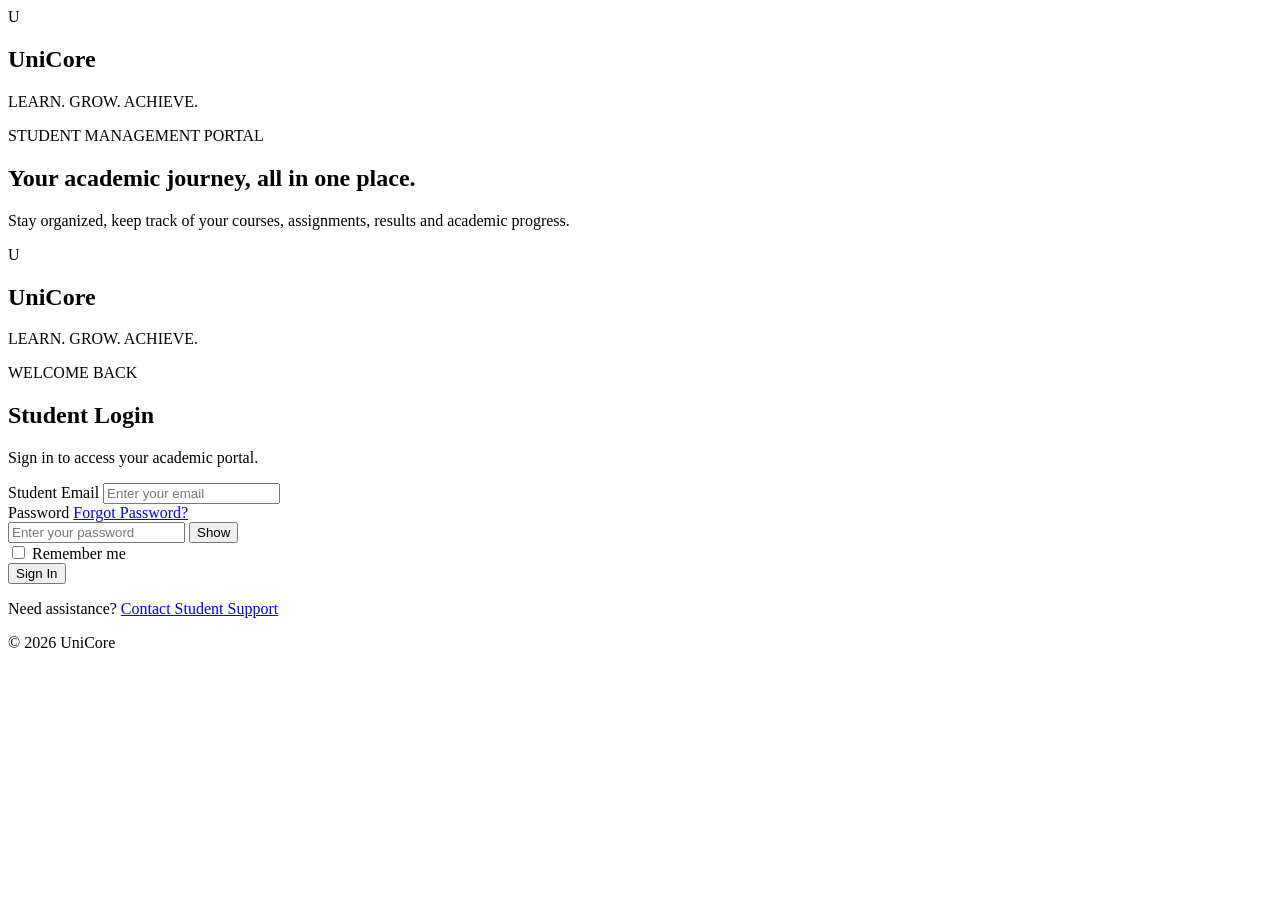
==== index.html @ 4471efa9 "feat: create UniCore student login page" ====
<!DOCTYPE html>
<html lang="en">

<head>
    <meta charset="UTF-8">
    <meta name="viewport" content="width=device-width, initial-scale=1.0">

    <title>UniCore | Student Login</title>

    <link rel="preconnect" href="https://fonts.googleapis.com">
    <link rel="preconnect" href="https://fonts.gstatic.com" crossorigin>

    <link href="https://fonts.googleapis.com/css2?family=DM+Sans:wght@400;500;600;700&family=Playfair+Display:wght@600;700&display=swap" rel="stylesheet">

    <link rel="stylesheet" href="style.css">
</head>

<body class="login-body">

    <div class="login-page">

        <!-- LEFT SIDE -->
        <section class="login-visual">

            <div class="visual-overlay"></div>

            <div class="visual-content">

                <div class="brand-mark">
                    <div class="brand-logo">U</div>

                    <div>
                        <h1>UniCore</h1>
                        <p>LEARN. GROW. ACHIEVE.</p>
                    </div>
                </div>

                <div class="visual-text">
                    <span>STUDENT MANAGEMENT PORTAL</span>

                    <h2>
                        Your academic journey,
                        <strong>all in one place.</strong>
                    </h2>

                    <p>
                        Stay organized, keep track of your courses,
                        assignments, results and academic progress.
                    </p>
                </div>

            </div>

        </section>


        <!-- RIGHT SIDE -->
        <section class="login-section">

            <div class="login-box">

                <div class="mobile-brand">
                    <div class="brand-logo">U</div>

                    <div>
                        <h1>UniCore</h1>
                        <p>LEARN. GROW. ACHIEVE.</p>
                    </div>
                </div>


                <div class="login-heading">

                    <span>WELCOME BACK</span>

                    <h2>Student Login</h2>

                    <p>
                        Sign in to access your academic portal.
                    </p>

                </div>


                <!-- LOGIN FORM -->
                <form id="loginForm">

                    <div class="form-group">

                        <label for="email">
                            Student Email
                        </label>

                        <input
                            type="email"
                            id="email"
                            name="email"
                            placeholder="Enter your email"
                            required
                        >

                    </div>


                    <div class="form-group">

                        <div class="password-label">

                            <label for="password">
                                Password
                            </label>

                            <a href="#" id="forgotPassword">
                                Forgot Password?
                            </a>

                        </div>

                        <div class="password-field">

                            <input
                                type="password"
                                id="password"
                                name="password"
                                placeholder="Enter your password"
                                required
                            >

                            <button
                                type="button"
                                id="togglePassword"
                                class="password-toggle"
                            >
                                Show
                            </button>

                        </div>

                    </div>


                    <div class="remember-row">

                        <label class="remember-label">

                            <input
                                type="checkbox"
                                id="rememberMe"
                            >

                            <span>Remember me</span>

                        </label>

                    </div>


                    <button
                        type="submit"
                        class="login-btn"
                    >
                        Sign In
                    </button>


                    <p
                        id="loginMessage"
                        class="login-message"
                    ></p>

                </form>


                <div class="login-footer">

                    <p>
                        Need assistance?
                        <a href="#">Contact Student Support</a>
                    </p>

                    <span>
                        © 2026 UniCore
                    </span>

                </div>

            </div>

        </section>

    </div>


    <script src="script.js"></script>

</body>

</html>
---- style.css ----
/* ==========================================
   UNICORE DASHBOARD
========================================== */

.dashboard-body {
    background: #f5f6f8;
    min-height: 100vh;
}


/* ==========================================
   DASHBOARD LAYOUT
========================================== */

.dashboard-layout {
    min-height: 100vh;
    display: flex;
}


/* ==========================================
   SIDEBAR
========================================== */

.sidebar {
    width: 260px;
    min-height: 100vh;
    background: #101f36;
    color: white;
    position: fixed;
    left: 0;
    top: 0;
    bottom: 0;
    z-index: 100;
    display: flex;
    flex-direction: column;
    padding: 28px 18px;
}

.sidebar-brand {
    display: flex;
    align-items: center;
    gap: 12px;
    padding: 0 10px 30px;
    border-bottom: 1px solid rgba(255,255,255,0.08);
}

.sidebar-logo {
    width: 42px;
    height: 42px;
    border: 1px solid #d5c39b;
    color: #d5c39b;
    display: grid;
    place-items: center;
    font-family: "Playfair Display", serif;
    font-size: 20px;
    font-weight: 700;
}

.sidebar-brand h2 {
    font-family: "Playfair Display", serif;
    font-size: 22px;
    font-weight: 600;
}

.sidebar-brand span {
    display: block;
    color: #aeb8c6;
    font-size: 8px;
    letter-spacing: 1.4px;
    margin-top: 3px;
    text-transform: uppercase;
}


/* ==========================================
   NAVIGATION
========================================== */

.sidebar-nav {
    padding-top: 28px;
}

.nav-title {
    color: #718097;
    font-size: 9px;
    font-weight: 700;
    letter-spacing: 1.7px;
    padding: 0 13px;
    margin-bottom: 12px;
}

.second-title {
    margin-top: 30px;
}

.nav-link {
    color: #aeb8c6;
    text-decoration: none;
    height: 46px;
    display: flex;
    align-items: center;
    gap: 13px;
    padding: 0 13px;
    font-size: 12px;
    margin-bottom: 4px;
    transition: 0.25s ease;
    position: relative;
}

.nav-link:hover {
    color: white;
    background: rgba(255,255,255,0.06);
}

.nav-link.active {
    background: rgba(181,154,104,0.14);
    color: white;
}

.nav-link.active::before {
    content: "";
    position: absolute;
    left: 0;
    top: 10px;
    bottom: 10px;
    width: 3px;
    background: #c9b486;
}

.nav-icon {
    width: 20px;
    text-align: center;
    font-size: 15px;
}


/* ==========================================
   SIDEBAR BOTTOM
========================================== */

.sidebar-bottom {
    margin-top: auto;
}

.sidebar-help {
    display: flex;
    align-items: center;
    gap: 11px;
    padding: 14px 10px;
    background: rgba(255,255,255,0.05);
    margin-bottom: 12px;
}

.help-icon {
    width: 27px;
    height: 27px;
    border: 1px solid #718097;
    display: grid;
    place-items: center;
    font-size: 11px;
}

.sidebar-help strong {
    display: block;
    font-size: 11px;
    font-weight: 600;
}

.sidebar-help small {
    display: block;
    color: #8290a4;
    font-size: 9px;
    margin-top: 3px;
}

.logout-btn {
    width: 100%;
    height: 43px;
    border: 1px solid rgba(255,255,255,0.1);
    background: transparent;
    color: #aeb8c6;
    cursor: pointer;
    font-size: 11px;
    display: flex;
    align-items: center;
    gap: 11px;
    padding: 0 13px;
    transition: 0.25s ease;
}

.logout-btn:hover {
    color: white;
    border-color: rgba(255,255,255,0.25);
}


/* ==========================================
   MAIN
========================================== */

.dashboard-main {
    width: calc(100% - 260px);
    margin-left: 260px;
    min-height: 100vh;
}


/* ==========================================
   HEADER
========================================== */

.dashboard-header {
    height: 82px;
    background: white;
    border-bottom: 1px solid #e3e6eb;
    display: flex;
    align-items: center;
    justify-content: space-between;
    padding: 0 38px;
}

.header-title span {
    color: #9a8060;
    font-size: 8px;
    font-weight: 700;
    letter-spacing: 2px;
}

.header-title h1 {
    color: #172b4d;
    font-family: "Playfair Display", serif;
    font-size: 25px;
    margin-top: 3px;
}

.header-right {
    display: flex;
    align-items: center;
    gap: 25px;
}

.notification-btn {
    border: none;
    background: transparent;
    cursor: pointer;
    color: #526174;
    font-size: 21px;
    position: relative;
}

.notification-dot {
    width: 6px;
    height: 6px;
    border-radius: 50%;
    background: #b59a68;
    position: absolute;
    top: 1px;
    right: 0;
}

.student-mini-profile {
    display: flex;
    align-items: center;
    gap: 10px;
    border-left: 1px solid #e1e5eb;
    padding-left: 20px;
}

.student-avatar {
    width: 38px;
    height: 38px;
    border-radius: 50%;
    background: #172b4d;
    color: white;
    display: grid;
    place-items: center;
    font-size: 10px;
    font-weight: 700;
}

.student-info strong {
    display: block;
    color: #263348;
    font-size: 11px;
}

.student-info span {
    display: block;
    color: #8a94a3;
    font-size: 9px;
    margin-top: 3px;
}


/* ==========================================
   CONTENT
========================================== */

.dashboard-content {
    padding: 35px 38px 25px;
}


/* ==========================================
   WELCOME
========================================== */

.welcome-section {
    display: flex;
    justify-content: space-between;
    align-items: flex-end;
    margin-bottom: 28px;
}

.welcome-label {
    color: #a68a5b;
    font-size: 9px;
    font-weight: 700;
    letter-spacing: 2px;
}

.welcome-section h2 {
    color: #172b4d;
    font-family: "Playfair Display", serif;
    font-size: 31px;
    margin-top: 7px;
}

.welcome-section h2 span {
    color: #a68a5b;
}

.welcome-text {
    color: #7e8998;
    font-size: 12px;
    margin-top: 6px;
}

.semester-badge {
    border-left: 2px solid #b59a68;
    padding-left: 14px;
}

.semester-badge span {
    display: block;
    color: #8993a1;
    font-size: 9px;
}

.semester-badge strong {
    display: block;
    color: #263348;
    font-size: 12px;
    margin-top: 4px;
}


/* ==========================================
   STAT CARDS
========================================== */

.stats-grid {
    display: grid;
    grid-template-columns: repeat(4, 1fr);
    gap: 17px;
    margin-bottom: 22px;
}

.stat-card {
    background: white;
    border: 1px solid #e4e7eb;
    padding: 20px;
    display: flex;
    align-items: center;
    gap: 15px;
    transition: 0.25s ease;
}

.stat-card:hover {
    transform: translateY(-3px);
    box-shadow: 0 10px 25px rgba(20,35,55,0.06);
}

.stat-icon {
    width: 42px;
    height: 42px;
    display: grid;
    place-items: center;
    font-weight: 600;
    font-size: 15px;
}

.blue-icon {
    background: #e8eef6;
    color: #315a89;
}

.gold-icon {
    background: #f4eee2;
    color: #9d8150;
}

.green-icon {
    background: #e8f1ed;
    color: #47715c;
}

.purple-icon {
    background: #eeeaf4;
    color: #675582;
}

.stat-card span {
    color: #8993a1;
    display: block;
    font-size: 9px;
}

.stat-card h3 {
    color: #172b4d;
    font-size: 22px;
    margin-top: 3px;
}

.stat-card small {
    color: #9ba3ae;
    display: block;
    font-size: 8px;
    margin-top: 2px;
}


/* ==========================================
   DASHBOARD GRID
========================================== */

.dashboard-grid {
    display: grid;
    grid-template-columns: 1.15fr 0.85fr;
    gap: 22px;
    margin-bottom: 22px;
}

.dashboard-card {
    background: white;
    border: 1px solid #e4e7eb;
    padding: 24px;
}

.card-heading {
    display: flex;
    align-items: flex-end;
    justify-content: space-between;
    margin-bottom: 22px;
}

.card-label {
    color: #a68a5b;
    display: block;
    font-size: 8px;
    font-weight: 700;
    letter-spacing: 1.8px;
    margin-bottom: 5px;
}

.card-heading h3 {
    color: #172b4d;
    font-family: "Playfair Display", serif;
    font-size: 20px;
}

.card-heading a {
    color: #315a89;
    text-decoration: none;
    font-size: 9px;
    font-weight: 600;
}

.card-heading a:hover {
    text-decoration: underline;
}


/* ==========================================
   CLASSES
========================================== */

.class-list {
    display: grid;
}

.class-item {
    display: grid;
    grid-template-columns: 48px 1px 1fr auto;
    align-items: center;
    gap: 13px;
    padding: 13px 0;
    border-bottom: 1px solid #edf0f3;
}

.class-item:last-child {
    border-bottom: none;
}

.class-time strong {
    color: #263348;
    display: block;
    font-size: 12px;
}

.class-time span {
    color: #9ca5b0;
    display: block;
    font-size: 8px;
    margin-top: 2px;
}

.class-line {
    width: 1px;
    height: 30px;
    background: #dfe4ea;
}

.class-details h4 {
    color: #344156;
    font-size: 11px;
    font-weight: 600;
}

.class-details p {
    color: #929ba8;
    font-size: 8px;
    margin-top: 4px;
}

.class-status {
    background: #edf2f7;
    color: #315a89;
    padding: 5px 7px;
    font-size: 7px;
    font-weight: 600;
}

.class-status.tomorrow {
    background: #f4eee2;
    color: #987b4b;
}


/* ==========================================
   ASSIGNMENTS
========================================== */

.assignment-list {
    display: grid;
}

.assignment-item {
    display: flex;
    align-items: center;
    gap: 11px;
    padding: 11px 0;
    border-bottom: 1px solid #edf0f3;
}

.assignment-item:last-child {
    border-bottom: none;
}

.assignment-icon {
    width: 35px;
    height: 35px;
    background: #eef2f6;
    color: #315a89;
    display: grid;
    place-items: center;
    font-size: 9px;
    font-weight: 700;
}

.assignment-details {
    flex: 1;
}

.assignment-details h4 {
    color: #344156;
    font-size: 10px;
    font-weight: 600;
}

.assignment-details p {
    color: #929ba8;
    font-size: 8px;
    margin-top: 3px;
}

.due {
    font-size: 7px;
    font-weight: 600;
    padding: 5px 7px;
}

.due.pending {
    color: #9a7843;
    background: #f5eee1;
}

.due.completed {
    color: #4d735d;
    background: #e9f2ed;
}


/* ==========================================
   ANNOUNCEMENTS
========================================== */

.announcement-list {
    display: grid;
    gap: 17px;
}

.announcement {
    display: flex;
    gap: 14px;
    align-items: flex-start;
}

.announcement-date {
    min-width: 43px;
    text-align: center;
    border: 1px solid #e3e7ec;
    padding: 7px 4px;
}

.announcement-date strong {
    display: block;
    color: #172b4d;
    font-family: "Playfair Display", serif;
    font-size: 16px;
}

.announcement-date span {
    color: #a68a5b;
    font-size: 7px;
    font-weight: 700;
}

.announcement h4 {
    color: #344156;
    font-size: 10px;
    font-weight: 600;
    margin-top: 2px;
}

.announcement p {
    color: #929ba8;
    font-size: 8px;
    line-height: 1.5;
    margin-top: 4px;
}


/* ==========================================
   QUICK ACTIONS
========================================== */

.quick-actions {
    display: grid;
    grid-template-columns: 1fr 1fr;
    gap: 10px;
}

.quick-actions a {
    border: 1px solid #e7e9ed;
    text-decoration: none;
    padding: 13px 11px;
    display: flex;
    align-items: center;
    gap: 9px;
    transition: 0.25s ease;
}

.quick-actions a:hover {
    border-color: #c9b486;
    transform: translateY(-2px);
}

.quick-actions a > span {
    width: 27px;
    height: 27px;
    background: #f0f3f6;
    color: #315a89;
    display: grid;
    place-items: center;
    font-size: 12px;
}

.quick-actions strong {
    display: block;
    color: #344156;
    font-size: 9px;
}

.quick-actions small {
    display: block;
    color: #9aa2ad;
    font-size: 7px;
    margin-top: 3px;
}


/* ==========================================
   FOOTER
========================================== */

.dashboard-footer {
    border-top: 1px solid #e1e5ea;
    padding: 20px 0 5px;
    display: flex;
    justify-content: space-between;
    color: #9aa2ad;
    font-size: 8px;
}


/* ==========================================
   MOBILE MENU
========================================== */

.menu-toggle {
    display: none;
    border: none;
    background: transparent;
    color: #172b4d;
    font-size: 21px;
    cursor: pointer;
}

.sidebar-overlay {
    display: none;
}


/* ==========================================
   RESPONSIVE
========================================== */

@media (max-width: 1100px) {

    .sidebar {
        width: 230px;
    }

    .dashboard-main {
        width: calc(100% - 230px);
        margin-left: 230px;
    }

    .dashboard-content {
        padding: 28px 25px;
    }

    .dashboard-header {
        padding: 0 25px;
    }

    .stats-grid {
        grid-template-columns: repeat(2, 1fr);
    }
}


@media (max-width: 850px) {

    .sidebar {
        transform: translateX(-100%);
        transition: 0.3s ease;
    }

    .sidebar.open {
        transform: translateX(0);
    }

    .sidebar-overlay.show {
        display: block;
        position: fixed;
        inset: 0;
        background: rgba(10,20,35,0.45);
        z-index: 90;
    }

    .dashboard-main {
        width: 100%;
        margin-left: 0;
    }

    .menu-toggle {
        display: block;
    }

    .dashboard-header {
        gap: 15px;
    }

    .header-title {
        flex: 1;
    }

    .student-info {
        display: none;
    }

    .student-mini-profile {
        border-left: none;
        padding-left: 0;
    }

    .dashboard-grid {
        grid-template-columns: 1fr;
    }
}


@media (max-width: 600px) {

    .dashboard-header {
        height: 70px;
        padding: 0 18px;
    }

    .dashboard-content {
        padding: 22px 16px;
    }

    .header-title h1 {
        font-size: 21px;
    }

    .welcome-section {
        align-items: flex-start;
        flex-direction: column;
        gap: 18px;
    }

    .welcome-section h2 {
        font-size: 27px;
    }

    .semester-badge {
        align-self: flex-start;
    }

    .stats-grid {
        grid-template-columns: 1fr 1fr;
        gap: 10px;
    }

    .stat-card {
        padding: 14px;
        gap: 9px;
    }

    .stat-icon {
        width: 34px;
        height: 34px;
    }

    .stat-card h3 {
        font-size: 18px;
    }

    .dashboard-card {
        padding: 18px;
    }

    .class-item {
        grid-template-columns: 42px 1px 1fr;
    }

    .class-status {
        display: none;
    }

    .quick-actions {
        grid-template-columns: 1fr;
    }

    .dashboard-footer {
        flex-direction: column;
        gap: 5px;
    }
}


@media (max-width: 420px) {

    .stats-grid {
        grid-template-columns: 1fr;
    }

    .header-right {
        gap: 10px;
    }

    .notification-btn {
        display: none;
    }

    .welcome-section h2 {
        font-size: 24px;
    }
}
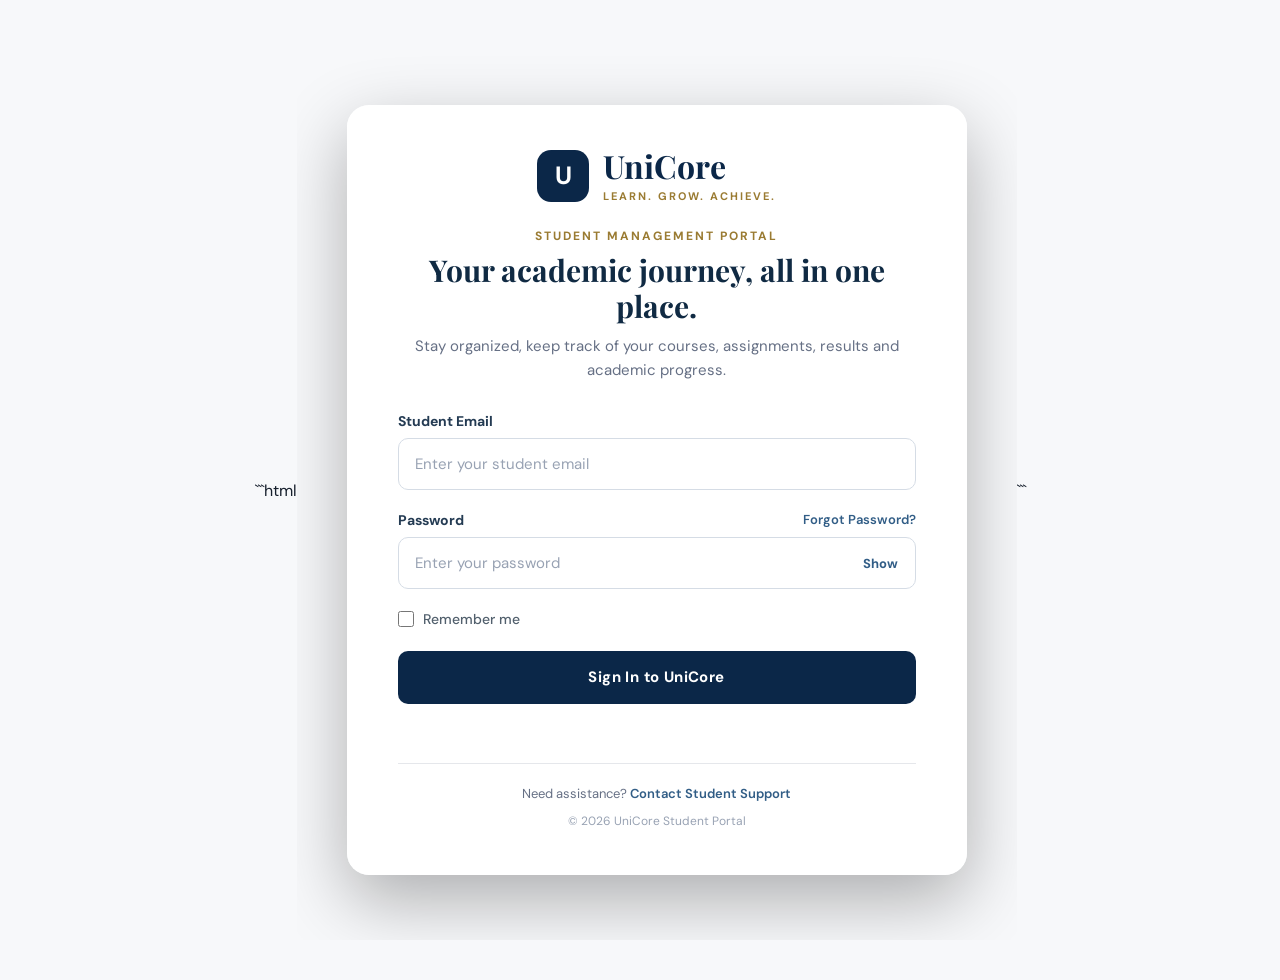
==== commit a8c7b578: "feat: redesign UniCore login page Updated the HTML structure and styles for the login page, includin" ====
--- a/index.html
+++ b/index.html
@@ -1,3 +1,4 @@
+```html
 <!DOCTYPE html>
 <html lang="en">
 
@@ -13,30 +14,652 @@
     <link href="https://fonts.googleapis.com/css2?family=DM+Sans:wght@400;500;600;700&family=Playfair+Display:wght@600;700&display=swap" rel="stylesheet">
 
     <link rel="stylesheet" href="style.css">
+
+    <style>
+
+        /* =========================================
+           UNICORE LOGIN PAGE ONLY
+           ========================================= */
+
+        .login-body {
+            margin: 0;
+            min-height: 100vh;
+            font-family: "DM Sans", sans-serif;
+
+            background-image:
+                linear-gradient(
+                    rgba(8, 24, 45, 0.72),
+                    rgba(8, 24, 45, 0.78)
+                ),
+                url("https://images.unsplash.com/photo-1523050854058-8df90110c9f1?auto=format&fit=crop&w=2000&q=85");
+
+            background-size: cover;
+            background-position: center;
+            background-attachment: fixed;
+
+            display: flex;
+            align-items: center;
+            justify-content: center;
+
+            padding: 40px 20px;
+            box-sizing: border-box;
+        }
+
+
+        .login-page {
+            width: 100%;
+            max-width: 720px;
+
+            display: flex;
+            justify-content: center;
+            align-items: center;
+        }
+
+
+        /* =========================================
+           MAIN LOGIN CARD
+           ========================================= */
+
+        .login-section {
+            width: 100%;
+            display: flex;
+            justify-content: center;
+        }
+
+
+        .login-box {
+            width: 100%;
+            max-width: 620px;
+
+            background: rgba(255, 255, 255, 0.97);
+
+            border-radius: 22px;
+
+            padding: 42px 50px;
+
+            box-sizing: border-box;
+
+            box-shadow:
+                0 25px 70px rgba(0, 0, 0, 0.30);
+
+            border: 1px solid rgba(255, 255, 255, 0.6);
+
+            backdrop-filter: blur(8px);
+        }
+
+
+        /* =========================================
+           TOP BRAND
+           ========================================= */
+
+        .mobile-brand {
+            display: flex;
+            justify-content: center;
+            align-items: center;
+            gap: 14px;
+
+            margin-bottom: 25px;
+        }
+
+
+        .mobile-brand .brand-logo {
+            width: 52px;
+            height: 52px;
+
+            border-radius: 14px;
+
+            background: #0b2748;
+            color: #ffffff;
+
+            display: flex;
+            align-items: center;
+            justify-content: center;
+
+            font-size: 25px;
+            font-weight: 700;
+        }
+
+
+        .mobile-brand h1 {
+            margin: 0;
+
+            color: #0b2748;
+
+            font-family: "Playfair Display", serif;
+
+            font-size: 32px;
+            line-height: 1.1;
+        }
+
+
+        .mobile-brand p {
+            margin: 5px 0 0;
+
+            color: #9a7b32;
+
+            font-size: 11px;
+            font-weight: 700;
+
+            letter-spacing: 2px;
+        }
+
+
+        /* =========================================
+           WELCOME HEADING
+           ========================================= */
+
+        .login-heading {
+            text-align: center;
+
+            margin-bottom: 30px;
+        }
+
+
+        .login-heading > span {
+            display: block;
+
+            color: #9a7b32;
+
+            font-size: 12px;
+            font-weight: 700;
+
+            letter-spacing: 2px;
+
+            margin-bottom: 8px;
+        }
+
+
+        .login-heading h2 {
+            margin: 0;
+
+            color: #102a43;
+
+            font-family: "Playfair Display", serif;
+
+            font-size: 30px;
+            line-height: 1.2;
+        }
+
+
+        .login-heading p {
+            margin: 10px 0 0;
+
+            color: #667085;
+
+            font-size: 15px;
+            line-height: 1.6;
+        }
+
+
+        /* =========================================
+           FORM
+           ========================================= */
+
+        #loginForm {
+            width: 100%;
+        }
+
+
+        .form-group {
+            margin-bottom: 21px;
+        }
+
+
+        .form-group label {
+            display: block;
+
+            margin-bottom: 8px;
+
+            color: #243b53;
+
+            font-size: 14px;
+            font-weight: 700;
+        }
+
+
+        .form-group input[type="email"],
+        .form-group input[type="password"],
+        .form-group input[type="text"] {
+            width: 100%;
+
+            height: 52px;
+
+            padding: 0 16px;
+
+            box-sizing: border-box;
+
+            border: 1px solid #d5dce5;
+
+            border-radius: 10px;
+
+            background: #ffffff;
+
+            color: #172b4d;
+
+            font-family: "DM Sans", sans-serif;
+
+            font-size: 15px;
+
+            outline: none;
+
+            transition: all 0.2s ease;
+        }
+
+
+        .form-group input::placeholder {
+            color: #98a2b3;
+        }
+
+
+        .form-group input:focus {
+            border-color: #315d86;
+
+            box-shadow:
+                0 0 0 3px rgba(49, 93, 134, 0.12);
+        }
+
+
+        /* =========================================
+           PASSWORD
+           ========================================= */
+
+        .password-label {
+            display: flex;
+            align-items: center;
+            justify-content: space-between;
+
+            margin-bottom: 8px;
+        }
+
+
+        .password-label label {
+            margin-bottom: 0;
+        }
+
+
+        .password-label a {
+            color: #315d86;
+
+            font-size: 13px;
+            font-weight: 600;
+
+            text-decoration: none;
+        }
+
+
+        .password-label a:hover {
+            text-decoration: underline;
+        }
+
+
+        .password-field {
+            position: relative;
+        }
+
+
+        .password-field input {
+            padding-right: 75px !important;
+        }
+
+
+        .password-toggle {
+            position: absolute;
+
+            right: 10px;
+            top: 50%;
+
+            transform: translateY(-50%);
+
+            border: none;
+
+            background: transparent;
+
+            color: #315d86;
+
+            font-family: "DM Sans", sans-serif;
+
+            font-size: 13px;
+            font-weight: 700;
+
+            cursor: pointer;
+
+            padding: 7px 8px;
+        }
+
+
+        .password-toggle:hover {
+            color: #0b2748;
+        }
+
+
+        /* =========================================
+           REMEMBER ME
+           ========================================= */
+
+        .remember-row {
+            display: flex;
+            align-items: center;
+
+            margin: 2px 0 23px;
+        }
+
+
+        .remember-label {
+            display: flex !important;
+            align-items: center;
+            gap: 9px;
+
+            margin: 0 !important;
+
+            color: #52606d !important;
+
+            font-size: 14px !important;
+            font-weight: 500 !important;
+
+            cursor: pointer;
+        }
+
+
+        .remember-label input {
+            width: 16px;
+            height: 16px;
+
+            accent-color: #0b2748;
+
+            cursor: pointer;
+        }
+
+
+        /* =========================================
+           PROFESSIONAL LOGIN BUTTON
+           ========================================= */
+
+        .login-btn {
+            width: 100%;
+
+            height: 53px;
+
+            border: none;
+
+            border-radius: 10px;
+
+            background: #0b2748;
+
+            color: #ffffff;
+
+            font-family: "DM Sans", sans-serif;
+
+            font-size: 15px;
+            font-weight: 700;
+
+            letter-spacing: 0.4px;
+
+            cursor: pointer;
+
+            transition:
+                transform 0.2s ease,
+                background 0.2s ease,
+                box-shadow 0.2s ease;
+        }
+
+
+        .login-btn:hover {
+            background: #163d64;
+
+            transform: translateY(-1px);
+
+            box-shadow:
+                0 8px 20px rgba(11, 39, 72, 0.20);
+        }
+
+
+        .login-btn:active {
+            transform: translateY(0);
+        }
+
+
+        /* =========================================
+           LOGIN MESSAGE
+           ========================================= */
+
+        .login-message {
+            min-height: 20px;
+
+            margin: 12px 0 0;
+
+            text-align: center;
+
+            color: #315d86;
+
+            font-size: 13px;
+            font-weight: 600;
+        }
+
+
+        /* =========================================
+           FOOTER
+           ========================================= */
+
+        .login-footer {
+            margin-top: 27px;
+
+            padding-top: 20px;
+
+            border-top: 1px solid #e5e7eb;
+
+            text-align: center;
+        }
+
+
+        .login-footer p {
+            margin: 0 0 8px;
+
+            color: #667085;
+
+            font-size: 13px;
+        }
+
+
+        .login-footer a {
+            color: #315d86;
+
+            font-weight: 600;
+
+            text-decoration: none;
+        }
+
+
+        .login-footer a:hover {
+            text-decoration: underline;
+        }
+
+
+        .login-footer span {
+            color: #98a2b3;
+
+            font-size: 12px;
+        }
+
+
+        /* =========================================
+           HIDE OLD LEFT/RIGHT LOGIN CONTENT
+           ========================================= */
+
+        .login-visual {
+            display: none !important;
+        }
+
+
+        /* =========================================
+           TABLET
+           ========================================= */
+
+        @media (max-width: 700px) {
+
+            .login-body {
+                padding: 25px 15px;
+                background-attachment: scroll;
+            }
+
+
+            .login-box {
+                max-width: 580px;
+
+                padding: 35px 32px;
+
+                border-radius: 18px;
+            }
+
+
+            .mobile-brand h1 {
+                font-size: 29px;
+            }
+
+
+            .login-heading h2 {
+                font-size: 27px;
+            }
+
+        }
+
+
+        /* =========================================
+           MOBILE
+           ========================================= */
+
+        @media (max-width: 480px) {
+
+            .login-body {
+                padding: 18px 12px;
+
+                align-items: center;
+            }
+
+
+            .login-box {
+                padding: 30px 22px;
+
+                border-radius: 16px;
+            }
+
+
+            .mobile-brand {
+                margin-bottom: 22px;
+            }
+
+
+            .mobile-brand .brand-logo {
+                width: 46px;
+                height: 46px;
+
+                font-size: 22px;
+            }
+
+
+            .mobile-brand h1 {
+                font-size: 26px;
+            }
+
+
+            .mobile-brand p {
+                font-size: 9px;
+                letter-spacing: 1.5px;
+            }
+
+
+            .login-heading {
+                margin-bottom: 25px;
+            }
+
+
+            .login-heading h2 {
+                font-size: 25px;
+            }
+
+
+            .login-heading p {
+                font-size: 14px;
+            }
+
+
+            .form-group {
+                margin-bottom: 18px;
+            }
+
+
+            .form-group label {
+                font-size: 13px;
+            }
+
+
+            .form-group input[type="email"],
+            .form-group input[type="password"],
+            .form-group input[type="text"] {
+                height: 50px;
+
+                font-size: 14px;
+            }
+
+
+            .login-btn {
+                height: 51px;
+
+                font-size: 14px;
+            }
+
+
+            .login-footer {
+                margin-top: 23px;
+            }
+
+        }
+
+    </style>
+
 </head>
 
+
 <body class="login-body">
 
     <div class="login-page">
 
-        <!-- LEFT SIDE -->
-        <section class="login-visual">
-
-            <div class="visual-overlay"></div>
-
-            <div class="visual-content">
-
-                <div class="brand-mark">
-                    <div class="brand-logo">U</div>
+        <!-- LOGIN CARD -->
+
+        <section class="login-section">
+
+            <div class="login-box">
+
+
+                <!-- BRAND -->
+
+                <div class="mobile-brand">
+
+                    <div class="brand-logo">
+                        U
+                    </div>
 
                     <div>
-                        <h1>UniCore</h1>
-                        <p>LEARN. GROW. ACHIEVE.</p>
+
+                        <h1>
+                            UniCore
+                        </h1>
+
+                        <p>
+                            LEARN. GROW. ACHIEVE.
+                        </p>
+
                     </div>
+
                 </div>
 
-                <div class="visual-text">
-                    <span>STUDENT MANAGEMENT PORTAL</span>
+
+                <!-- PORTAL INTRO -->
+
+                <div class="login-heading">
+
+                    <span>
+                        STUDENT MANAGEMENT PORTAL
+                    </span>
 
                     <h2>
                         Your academic journey,
@@ -47,43 +670,16 @@
                         Stay organized, keep track of your courses,
                         assignments, results and academic progress.
                     </p>
+
                 </div>
 
-            </div>
-
-        </section>
-
-
-        <!-- RIGHT SIDE -->
-        <section class="login-section">
-
-            <div class="login-box">
-
-                <div class="mobile-brand">
-                    <div class="brand-logo">U</div>
-
-                    <div>
-                        <h1>UniCore</h1>
-                        <p>LEARN. GROW. ACHIEVE.</p>
-                    </div>
-                </div>
-
-
-                <div class="login-heading">
-
-                    <span>WELCOME BACK</span>
-
-                    <h2>Student Login</h2>
-
-                    <p>
-                        Sign in to access your academic portal.
-                    </p>
-
-                </div>
-
 
                 <!-- LOGIN FORM -->
+
                 <form id="loginForm">
+
+
+                    <!-- EMAIL -->
 
                     <div class="form-group">
 
@@ -95,12 +691,15 @@
                             type="email"
                             id="email"
                             name="email"
-                            placeholder="Enter your email"
+                            placeholder="Enter your student email"
+                            autocomplete="email"
                             required
                         >
 
                     </div>
 
+
+                    <!-- PASSWORD -->
 
                     <div class="form-group">
 
@@ -110,11 +709,15 @@
                                 Password
                             </label>
 
-                            <a href="#" id="forgotPassword">
+                            <a
+                                href="#"
+                                id="forgotPassword"
+                            >
                                 Forgot Password?
                             </a>
 
                         </div>
+
 
                         <div class="password-field">
 
@@ -123,6 +726,7 @@
                                 id="password"
                                 name="password"
                                 placeholder="Enter your password"
+                                autocomplete="current-password"
                                 required
                             >
 
@@ -139,6 +743,8 @@
                     </div>
 
 
+                    <!-- REMEMBER ME -->
+
                     <div class="remember-row">
 
                         <label class="remember-label">
@@ -148,42 +754,54 @@
                                 id="rememberMe"
                             >
 
-                            <span>Remember me</span>
+                            <span>
+                                Remember me
+                            </span>
 
                         </label>
 
                     </div>
 
+
+                    <!-- LOGIN -->
 
                     <button
                         type="submit"
                         class="login-btn"
                     >
-                        Sign In
+                        Sign In to UniCore
                     </button>
 
+
+                    <!-- MESSAGE -->
 
                     <p
                         id="loginMessage"
                         class="login-message"
                     ></p>
 
+
                 </form>
 
+
+                <!-- FOOTER -->
 
                 <div class="login-footer">
 
                     <p>
                         Need assistance?
-                        <a href="#">Contact Student Support</a>
+                        <a href="#">
+                            Contact Student Support
+                        </a>
                     </p>
 
                     <span>
-                        © 2026 UniCore
+                        © 2026 UniCore Student Portal
                     </span>
 
                 </div>
 
+
             </div>
 
         </section>
@@ -196,4 +814,4 @@
 </body>
 
 </html>
-
+```
--- a/style.css
+++ b/style.css
@@ -1,914 +1,1461 @@
-/* ==========================================
-   UNICORE DASHBOARD
-========================================== */
-
-.dashboard-body {
-    background: #f5f6f8;
+/* =========================================================
+   UNICORE STUDENT PORTAL
+   Complete Responsive Style Sheet
+   ========================================================= */
+
+/* ---------- ROOT ---------- */
+
+:root {
+    --navy: #10213b;
+    --navy-dark: #0a172b;
+    --blue: #244b7a;
+    --blue-light: #eaf1f8;
+    --gold: #b89a5a;
+    --gold-light: #f5eedf;
+
+    --white: #ffffff;
+    --off-white: #f7f8fa;
+    --grey-50: #f2f4f7;
+    --grey-100: #e7ebf0;
+    --grey-200: #d5dbe3;
+    --grey-500: #697586;
+    --grey-700: #344054;
+    --black: #17202d;
+
+    --success: #2f7d59;
+    --warning: #a56b1f;
+    --danger: #a74444;
+
+    --sidebar-width: 250px;
+    --header-height: 78px;
+
+    --shadow-sm: 0 2px 10px rgba(16, 33, 59, 0.06);
+    --shadow-md: 0 8px 25px rgba(16, 33, 59, 0.09);
+}
+
+
+/* ---------- RESET ---------- */
+
+* {
+    margin: 0;
+    padding: 0;
+    box-sizing: border-box;
+}
+
+html {
+    scroll-behavior: smooth;
+}
+
+body {
     min-height: 100vh;
-}
-
-
-/* ==========================================
-   DASHBOARD LAYOUT
-========================================== */
-
-.dashboard-layout {
+    width: 100%;
+    font-family: "DM Sans", sans-serif;
+    background: var(--off-white);
+    color: var(--black);
+    overflow-x: hidden;
+}
+
+button,
+input,
+select,
+textarea {
+    font-family: inherit;
+}
+
+button {
+    cursor: pointer;
+}
+
+a {
+    color: inherit;
+    text-decoration: none;
+}
+
+
+/* =========================================================
+   LOGIN PAGE
+   ========================================================= */
+
+body:has(.login-page) {
+    background: var(--off-white);
+    overflow-x: hidden;
+}
+
+body:has(.login-page) .portal,
+body:has(.login-page) .sidebar,
+body:has(.login-page) .sidebar-overlay,
+body:has(.login-page) .main-area,
+body:has(.login-page) .main-content,
+body:has(.login-page) .dashboard-header {
+    display: none !important;
+}
+
+.login-page {
+    width: 100%;
     min-height: 100vh;
     display: flex;
-}
-
-
-/* ==========================================
-   SIDEBAR
-========================================== */
+    position: relative;
+    overflow: hidden;
+    background: var(--off-white);
+}
+
+.login-visual {
+    width: 52%;
+    min-height: 100vh;
+    position: relative;
+    display: flex;
+    align-items: center;
+    padding: 60px;
+    color: var(--white);
+
+    background:
+        linear-gradient(
+            rgba(16, 33, 59, 0.52),
+            rgba(16, 33, 59, 0.78)
+        ),
+        url("https://images.unsplash.com/photo-1564981797816-1043664bf78d?auto=format&fit=crop&w=1400&q=80")
+        center center / cover no-repeat;
+}
+
+.login-visual-content {
+    width: 100%;
+    max-width: 570px;
+    position: relative;
+    z-index: 2;
+}
+
+.login-brand {
+    margin-bottom: 25px;
+}
+
+.login-brand h1 {
+    font-family: "Playfair Display", serif;
+    font-size: clamp(42px, 5vw, 64px);
+    line-height: 1;
+    margin-bottom: 10px;
+    letter-spacing: -1px;
+}
+
+.login-brand span {
+    font-size: 14px;
+    letter-spacing: 2px;
+    text-transform: uppercase;
+    opacity: 0.9;
+}
+
+.login-visual-content h2 {
+    max-width: 560px;
+    font-family: "Playfair Display", serif;
+    font-size: clamp(28px, 3.5vw, 46px);
+    line-height: 1.15;
+    margin-bottom: 18px;
+}
+
+.login-visual-content p {
+    max-width: 510px;
+    font-size: 15px;
+    line-height: 1.8;
+    color: rgba(255, 255, 255, 0.9);
+}
+
+.login-form-side {
+    width: 48%;
+    min-height: 100vh;
+    padding: 50px 70px;
+    display: flex;
+    align-items: center;
+    justify-content: center;
+    background: var(--white);
+}
+
+.login-box {
+    width: 100%;
+    max-width: 450px;
+}
+
+.login-box-header {
+    margin-bottom: 32px;
+}
+
+.login-box-header span {
+    display: block;
+    margin-bottom: 9px;
+    color: var(--gold);
+    font-size: 11px;
+    font-weight: 700;
+    letter-spacing: 2px;
+    text-transform: uppercase;
+}
+
+.login-box-header h1 {
+    font-family: "Playfair Display", serif;
+    color: var(--navy);
+    font-size: 34px;
+    line-height: 1.2;
+    margin-bottom: 10px;
+}
+
+.login-box-header p {
+    color: var(--grey-500);
+    font-size: 14px;
+    line-height: 1.6;
+}
+
+.login-form {
+    width: 100%;
+}
+
+.form-group {
+    margin-bottom: 19px;
+}
+
+.form-group label {
+    display: block;
+    margin-bottom: 8px;
+    color: var(--grey-700);
+    font-size: 13px;
+    font-weight: 600;
+}
+
+.form-group input {
+    width: 100%;
+    height: 48px;
+    padding: 0 14px;
+    border: 1px solid var(--grey-200);
+    border-radius: 7px;
+    outline: none;
+    background: var(--white);
+    color: var(--black);
+    font-size: 14px;
+    transition: 0.2s ease;
+}
+
+.form-group input:focus {
+    border-color: var(--blue);
+    box-shadow: 0 0 0 3px rgba(36, 75, 122, 0.09);
+}
+
+.password-wrapper {
+    position: relative;
+}
+
+.password-wrapper input {
+    padding-right: 70px;
+}
+
+.password-toggle {
+    position: absolute;
+    top: 50%;
+    right: 12px;
+    transform: translateY(-50%);
+    border: none;
+    background: transparent;
+    color: var(--blue);
+    font-size: 12px;
+    font-weight: 600;
+}
+
+.login-options {
+    display: flex;
+    align-items: center;
+    justify-content: space-between;
+    gap: 15px;
+    margin: 5px 0 22px;
+}
+
+.remember-me {
+    display: flex;
+    align-items: center;
+    gap: 7px;
+    color: var(--grey-500);
+    font-size: 12px;
+}
+
+.remember-me input {
+    accent-color: var(--blue);
+}
+
+.forgot-password {
+    border: none;
+    background: transparent;
+    color: var(--blue);
+    font-size: 12px;
+    font-weight: 600;
+}
+
+.login-button {
+    width: 100%;
+    height: 49px;
+    border: none;
+    border-radius: 7px;
+    background: var(--navy);
+    color: var(--white);
+    font-size: 14px;
+    font-weight: 700;
+    transition: 0.2s ease;
+}
+
+.login-button:hover {
+    background: var(--blue);
+    transform: translateY(-1px);
+}
+
+.login-message {
+    min-height: 20px;
+    margin-top: 13px;
+    color: var(--danger);
+    font-size: 12px;
+}
+
+.login-footer {
+    margin-top: 30px;
+    padding-top: 20px;
+    border-top: 1px solid var(--grey-100);
+    color: var(--grey-500);
+    font-size: 11px;
+    line-height: 1.6;
+}
+
+
+/* =========================================================
+   PORTAL LAYOUT
+   ========================================================= */
+
+.portal {
+    width: 100%;
+    min-height: 100vh;
+    display: block;
+    position: relative;
+    overflow-x: hidden;
+}
+
+
+/* ---------- SIDEBAR ---------- */
 
 .sidebar {
-    width: 260px;
+    width: var(--sidebar-width);
+    height: 100vh;
+    position: fixed;
+    top: 0;
+    left: 0;
+    z-index: 1000;
+
+    display: flex;
+    flex-direction: column;
+
+    background: var(--navy);
+    color: var(--white);
+    overflow-y: auto;
+    overflow-x: hidden;
+}
+
+.sidebar-brand {
+    min-height: 100px;
+    padding: 28px 24px 22px;
+    border-bottom: 1px solid rgba(255, 255, 255, 0.1);
+}
+
+.sidebar-brand h1 {
+    font-family: "Playfair Display", serif;
+    font-size: 28px;
+    line-height: 1;
+    margin-bottom: 8px;
+}
+
+.sidebar-brand span {
+    color: rgba(255, 255, 255, 0.65);
+    font-size: 10px;
+    letter-spacing: 1.4px;
+    text-transform: uppercase;
+}
+
+.sidebar-nav {
+    flex: 1;
+    padding: 22px 14px;
+}
+
+.sidebar-nav a {
+    width: 100%;
+    min-height: 46px;
+    display: flex;
+    align-items: center;
+    padding: 0 14px;
+    margin-bottom: 5px;
+    border-radius: 7px;
+
+    color: rgba(255, 255, 255, 0.72);
+    font-size: 13px;
+    font-weight: 500;
+
+    transition: 0.2s ease;
+}
+
+.sidebar-nav a:hover {
+    background: rgba(255, 255, 255, 0.08);
+    color: var(--white);
+}
+
+.sidebar-nav a.active {
+    background: rgba(255, 255, 255, 0.13);
+    color: var(--white);
+    box-shadow: inset 3px 0 0 var(--gold);
+}
+
+.sidebar-bottom {
+    padding: 18px 14px 22px;
+    border-top: 1px solid rgba(255, 255, 255, 0.1);
+}
+
+.logout-button {
+    width: 100%;
+    height: 42px;
+    border: 1px solid rgba(255, 255, 255, 0.16);
+    border-radius: 7px;
+    background: rgba(255, 255, 255, 0.05);
+    color: var(--white);
+    font-size: 13px;
+    font-weight: 600;
+    transition: 0.2s ease;
+}
+
+.logout-button:hover {
+    background: rgba(255, 255, 255, 0.12);
+}
+
+
+/* =========================================================
+   MAIN AREA
+   ========================================================= */
+
+.main-area {
+    width: calc(100% - var(--sidebar-width));
     min-height: 100vh;
-    background: #101f36;
-    color: white;
-    position: fixed;
-    left: 0;
-    top: 0;
-    bottom: 0;
-    z-index: 100;
-    display: flex;
-    flex-direction: column;
-    padding: 28px 18px;
-}
-
-.sidebar-brand {
-    display: flex;
-    align-items: center;
-    gap: 12px;
-    padding: 0 10px 30px;
-    border-bottom: 1px solid rgba(255,255,255,0.08);
-}
-
-.sidebar-logo {
-    width: 42px;
-    height: 42px;
-    border: 1px solid #d5c39b;
-    color: #d5c39b;
-    display: grid;
-    place-items: center;
+    margin-left: var(--sidebar-width);
+    position: relative;
+    overflow-x: hidden;
+}
+
+.dashboard-header {
+    width: 100%;
+    min-height: var(--header-height);
+    padding: 16px 34px;
+
+    display: flex;
+    align-items: center;
+    justify-content: space-between;
+    gap: 25px;
+
+    background: var(--white);
+    border-bottom: 1px solid var(--grey-100);
+}
+
+.header-left {
+    display: flex;
+    align-items: center;
+    gap: 15px;
+    min-width: 0;
+}
+
+.header-label {
+    display: block;
+    margin-bottom: 3px;
+    color: var(--gold);
+    font-size: 9px;
+    font-weight: 700;
+    letter-spacing: 1.8px;
+}
+
+.dashboard-header h2 {
+    color: var(--navy);
     font-family: "Playfair Display", serif;
-    font-size: 20px;
+    font-size: 24px;
+    line-height: 1.2;
+}
+
+.menu-toggle {
+    display: none;
+    width: 40px;
+    height: 40px;
+    border: 1px solid var(--grey-200);
+    border-radius: 7px;
+    background: var(--white);
+    color: var(--navy);
+    font-size: 19px;
+}
+
+.mini-profile {
+    display: flex;
+    align-items: center;
+    gap: 10px;
+    flex-shrink: 0;
+}
+
+.mini-avatar {
+    width: 40px;
+    height: 40px;
+    display: flex;
+    align-items: center;
+    justify-content: center;
+
+    border-radius: 50%;
+    background: var(--blue-light);
+    color: var(--blue);
+    font-size: 12px;
     font-weight: 700;
 }
 
-.sidebar-brand h2 {
-    font-family: "Playfair Display", serif;
-    font-size: 22px;
-    font-weight: 600;
-}
-
-.sidebar-brand span {
+.mini-profile strong {
     display: block;
-    color: #aeb8c6;
-    font-size: 8px;
-    letter-spacing: 1.4px;
-    margin-top: 3px;
-    text-transform: uppercase;
-}
-
-
-/* ==========================================
-   NAVIGATION
-========================================== */
-
-.sidebar-nav {
-    padding-top: 28px;
-}
-
-.nav-title {
-    color: #718097;
+    color: var(--navy);
+    font-size: 12px;
+    margin-bottom: 2px;
+}
+
+.mini-profile span {
+    display: block;
+    color: var(--grey-500);
+    font-size: 10px;
+}
+
+
+/* =========================================================
+   DASHBOARD CONTENT
+   ========================================================= */
+
+.dashboard-content {
+    width: 100%;
+    max-width: 1500px;
+    margin: 0 auto;
+    padding: 34px;
+}
+
+
+/* ---------- GENERAL LABELS ---------- */
+
+.section-label {
+    display: block;
+    margin-bottom: 7px;
+    color: var(--gold);
     font-size: 9px;
     font-weight: 700;
     letter-spacing: 1.7px;
-    padding: 0 13px;
-    margin-bottom: 12px;
-}
-
-.second-title {
-    margin-top: 30px;
-}
-
-.nav-link {
-    color: #aeb8c6;
-    text-decoration: none;
-    height: 46px;
-    display: flex;
-    align-items: center;
-    gap: 13px;
-    padding: 0 13px;
-    font-size: 12px;
+    text-transform: uppercase;
+}
+
+
+/* ---------- WELCOME ---------- */
+
+.welcome-card {
+    width: 100%;
+    min-height: 185px;
+    padding: 34px;
+
+    display: flex;
+    align-items: center;
+    justify-content: space-between;
+    gap: 30px;
+
+    border-radius: 10px;
+    background:
+        linear-gradient(
+            135deg,
+            var(--navy),
+            #1c3d65
+        );
+    color: var(--white);
+    box-shadow: var(--shadow-md);
+}
+
+.welcome-card .section-label {
+    color: #d7bd7d;
+}
+
+.welcome-card h1 {
+    font-family: "Playfair Display", serif;
+    font-size: 32px;
+    line-height: 1.15;
+    margin-bottom: 10px;
+}
+
+.welcome-card p {
+    max-width: 690px;
+    color: rgba(255, 255, 255, 0.78);
+    font-size: 13px;
+    line-height: 1.75;
+}
+
+.welcome-date {
+    min-width: 125px;
+    padding: 18px;
+    text-align: center;
+    border-left: 1px solid rgba(255, 255, 255, 0.18);
+}
+
+.welcome-date span {
+    display: block;
+    color: rgba(255, 255, 255, 0.6);
+    font-size: 9px;
+    letter-spacing: 1.3px;
+    margin-bottom: 7px;
+}
+
+.welcome-date strong {
+    font-family: "Playfair Display", serif;
+    font-size: 28px;
+}
+
+
+/* ---------- STATS ---------- */
+
+.stats-grid {
+    width: 100%;
+    display: grid;
+    grid-template-columns: repeat(4, minmax(0, 1fr));
+    gap: 18px;
+    margin-top: 20px;
+}
+
+.stat-card {
+    min-width: 0;
+    min-height: 105px;
+    padding: 20px;
+
+    display: flex;
+    align-items: center;
+    gap: 15px;
+
+    background: var(--white);
+    border: 1px solid var(--grey-100);
+    border-radius: 9px;
+    box-shadow: var(--shadow-sm);
+}
+
+.stat-icon {
+    width: 44px;
+    height: 44px;
+    flex-shrink: 0;
+
+    display: flex;
+    align-items: center;
+    justify-content: center;
+
+    border-radius: 8px;
+    background: var(--blue-light);
+    color: var(--blue);
+    font-size: 10px;
+    font-weight: 700;
+}
+
+.stat-card span {
+    display: block;
     margin-bottom: 4px;
-    transition: 0.25s ease;
-    position: relative;
-}
-
-.nav-link:hover {
-    color: white;
-    background: rgba(255,255,255,0.06);
-}
-
-.nav-link.active {
-    background: rgba(181,154,104,0.14);
-    color: white;
-}
-
-.nav-link.active::before {
-    content: "";
-    position: absolute;
-    left: 0;
-    top: 10px;
-    bottom: 10px;
-    width: 3px;
-    background: #c9b486;
-}
-
-.nav-icon {
-    width: 20px;
+    color: var(--grey-500);
+    font-size: 11px;
+}
+
+.stat-card strong {
+    display: block;
+    color: var(--navy);
+    font-size: 22px;
+}
+
+
+/* ---------- DASHBOARD COLUMNS ---------- */
+
+.dashboard-columns {
+    width: 100%;
+    display: grid;
+    grid-template-columns: repeat(2, minmax(0, 1fr));
+    gap: 20px;
+    margin-top: 20px;
+}
+
+.dashboard-card {
+    min-width: 0;
+    width: 100%;
+    padding: 25px;
+    background: var(--white);
+    border: 1px solid var(--grey-100);
+    border-radius: 9px;
+    box-shadow: var(--shadow-sm);
+}
+
+.card-heading,
+.reminders-header {
+    display: flex;
+    align-items: flex-start;
+    justify-content: space-between;
+    gap: 20px;
+    margin-bottom: 22px;
+}
+
+.card-heading h2,
+.reminders-header h2 {
+    color: var(--navy);
+    font-family: "Playfair Display", serif;
+    font-size: 20px;
+    line-height: 1.3;
+}
+
+.card-heading a,
+.announcement-content a {
+    color: var(--blue);
+    font-size: 11px;
+    font-weight: 700;
+    white-space: nowrap;
+}
+
+.card-heading a:hover,
+.announcement-content a:hover {
+    text-decoration: underline;
+}
+
+
+/* ---------- CLASS LIST ---------- */
+
+.class-list,
+.assignment-list {
+    display: flex;
+    flex-direction: column;
+}
+
+.class-item,
+.assignment-item {
+    display: flex;
+    align-items: center;
+    gap: 15px;
+    padding: 15px 0;
+    border-top: 1px solid var(--grey-100);
+}
+
+.class-item:first-child,
+.assignment-item:first-child {
+    border-top: none;
+    padding-top: 0;
+}
+
+.class-time {
+    width: 54px;
+    flex-shrink: 0;
     text-align: center;
+}
+
+.class-time strong {
+    display: block;
+    color: var(--navy);
     font-size: 15px;
 }
 
-
-/* ==========================================
-   SIDEBAR BOTTOM
-========================================== */
-
-.sidebar-bottom {
-    margin-top: auto;
-}
-
-.sidebar-help {
-    display: flex;
-    align-items: center;
-    gap: 11px;
-    padding: 14px 10px;
-    background: rgba(255,255,255,0.05);
-    margin-bottom: 12px;
-}
-
-.help-icon {
-    width: 27px;
-    height: 27px;
-    border: 1px solid #718097;
-    display: grid;
-    place-items: center;
+.class-time span {
+    color: var(--grey-500);
+    font-size: 9px;
+    font-weight: 600;
+}
+
+.class-info,
+.assignment-info {
+    min-width: 0;
+}
+
+.class-info h3,
+.assignment-info h3 {
+    color: var(--navy);
+    font-size: 13px;
+    line-height: 1.4;
+    margin-bottom: 4px;
+}
+
+.class-info p,
+.assignment-info p {
+    color: var(--grey-500);
     font-size: 11px;
-}
-
-.sidebar-help strong {
-    display: block;
+    line-height: 1.5;
+}
+
+.assignment-date {
+    width: 48px;
+    height: 48px;
+    flex-shrink: 0;
+
+    display: flex;
+    flex-direction: column;
+    align-items: center;
+    justify-content: center;
+
+    border-radius: 7px;
+    background: var(--gold-light);
+}
+
+.assignment-date strong {
+    color: var(--navy);
+    font-size: 17px;
+    line-height: 1;
+}
+
+.assignment-date span {
+    color: var(--gold);
+    font-size: 8px;
+    font-weight: 700;
+    margin-top: 3px;
+}
+
+
+/* =========================================================
+   STUDY REMINDERS
+   ========================================================= */
+
+.study-reminders {
+    margin-top: 20px;
+}
+
+.add-reminder-button {
+    height: 38px;
+    padding: 0 15px;
+    border: none;
+    border-radius: 6px;
+    background: var(--navy);
+    color: var(--white);
     font-size: 11px;
     font-weight: 600;
 }
 
-.sidebar-help small {
-    display: block;
-    color: #8290a4;
-    font-size: 9px;
-    margin-top: 3px;
-}
-
-.logout-btn {
-    width: 100%;
-    height: 43px;
-    border: 1px solid rgba(255,255,255,0.1);
-    background: transparent;
-    color: #aeb8c6;
-    cursor: pointer;
+.add-reminder-button:hover {
+    background: var(--blue);
+}
+
+.reminder-form {
+    display: none;
+    grid-template-columns: 1fr auto auto;
+    gap: 8px;
+    margin-bottom: 18px;
+}
+
+.reminder-form.show {
+    display: grid;
+}
+
+.reminder-form input {
+    min-width: 0;
+    height: 40px;
+    padding: 0 12px;
+    border: 1px solid var(--grey-200);
+    border-radius: 6px;
+    outline: none;
+    font-size: 12px;
+}
+
+.reminder-form input:focus {
+    border-color: var(--blue);
+}
+
+.reminder-form button {
+    height: 40px;
+    padding: 0 15px;
+    border: none;
+    border-radius: 6px;
+    background: var(--navy);
+    color: var(--white);
     font-size: 11px;
-    display: flex;
-    align-items: center;
-    gap: 11px;
-    padding: 0 13px;
-    transition: 0.25s ease;
-}
-
-.logout-btn:hover {
-    color: white;
-    border-color: rgba(255,255,255,0.25);
-}
-
-
-/* ==========================================
-   MAIN
-========================================== */
-
-.dashboard-main {
-    width: calc(100% - 260px);
-    margin-left: 260px;
-    min-height: 100vh;
-}
-
-
-/* ==========================================
-   HEADER
-========================================== */
-
-.dashboard-header {
-    height: 82px;
-    background: white;
-    border-bottom: 1px solid #e3e6eb;
+    font-weight: 600;
+}
+
+.reminder-form .cancel-reminder {
+    background: var(--grey-100);
+    color: var(--grey-700);
+}
+
+.reminders-list {
+    display: flex;
+    flex-direction: column;
+}
+
+.reminder-item {
+    min-height: 48px;
+    padding: 12px 0;
     display: flex;
     align-items: center;
     justify-content: space-between;
-    padding: 0 38px;
-}
-
-.header-title span {
-    color: #9a8060;
-    font-size: 8px;
-    font-weight: 700;
-    letter-spacing: 2px;
-}
-
-.header-title h1 {
-    color: #172b4d;
-    font-family: "Playfair Display", serif;
-    font-size: 25px;
-    margin-top: 3px;
-}
-
-.header-right {
-    display: flex;
-    align-items: center;
-    gap: 25px;
-}
-
-.notification-btn {
-    border: none;
-    background: transparent;
-    cursor: pointer;
-    color: #526174;
-    font-size: 21px;
-    position: relative;
-}
-
-.notification-dot {
-    width: 6px;
-    height: 6px;
-    border-radius: 50%;
-    background: #b59a68;
-    position: absolute;
-    top: 1px;
-    right: 0;
-}
-
-.student-mini-profile {
+    gap: 15px;
+    border-top: 1px solid var(--grey-100);
+}
+
+.reminder-item label {
+    min-width: 0;
     display: flex;
     align-items: center;
     gap: 10px;
-    border-left: 1px solid #e1e5eb;
-    padding-left: 20px;
-}
-
-.student-avatar {
-    width: 38px;
-    height: 38px;
-    border-radius: 50%;
-    background: #172b4d;
-    color: white;
-    display: grid;
-    place-items: center;
+}
+
+.reminder-item input {
+    flex-shrink: 0;
+    accent-color: var(--blue);
+}
+
+.reminder-item label span {
+    color: var(--grey-700);
+    font-size: 12px;
+}
+
+.reminder-time {
+    flex-shrink: 0;
+    color: var(--grey-500);
     font-size: 10px;
-    font-weight: 700;
-}
-
-.student-info strong {
-    display: block;
-    color: #263348;
+}
+
+.reminder-item.completed label span {
+    color: var(--grey-500);
+    text-decoration: line-through;
+}
+
+
+/* =========================================================
+   PROGRESS
+   ========================================================= */
+
+.dashboard-card:has(.progress-list) {
+    margin-top: 20px;
+}
+
+.progress-list {
+    display: flex;
+    flex-direction: column;
+    gap: 20px;
+}
+
+.progress-item {
+    width: 100%;
+}
+
+.progress-heading {
+    display: flex;
+    align-items: center;
+    justify-content: space-between;
+    margin-bottom: 8px;
+}
+
+.progress-heading span {
+    color: var(--grey-700);
+    font-size: 12px;
+}
+
+.progress-heading strong {
+    color: var(--navy);
     font-size: 11px;
 }
 
-.student-info span {
-    display: block;
-    color: #8a94a3;
-    font-size: 9px;
-    margin-top: 3px;
-}
-
-
-/* ==========================================
-   CONTENT
-========================================== */
-
-.dashboard-content {
-    padding: 35px 38px 25px;
-}
-
-
-/* ==========================================
-   WELCOME
-========================================== */
-
-.welcome-section {
-    display: flex;
-    justify-content: space-between;
-    align-items: flex-end;
-    margin-bottom: 28px;
-}
-
-.welcome-label {
-    color: #a68a5b;
-    font-size: 9px;
-    font-weight: 700;
-    letter-spacing: 2px;
-}
-
-.welcome-section h2 {
-    color: #172b4d;
-    font-family: "Playfair Display", serif;
-    font-size: 31px;
-    margin-top: 7px;
-}
-
-.welcome-section h2 span {
-    color: #a68a5b;
-}
-
-.welcome-text {
-    color: #7e8998;
-    font-size: 12px;
-    margin-top: 6px;
-}
-
-.semester-badge {
-    border-left: 2px solid #b59a68;
-    padding-left: 14px;
-}
-
-.semester-badge span {
-    display: block;
-    color: #8993a1;
-    font-size: 9px;
-}
-
-.semester-badge strong {
-    display: block;
-    color: #263348;
-    font-size: 12px;
-    margin-top: 4px;
-}
-
-
-/* ==========================================
-   STAT CARDS
-========================================== */
-
-.stats-grid {
-    display: grid;
-    grid-template-columns: repeat(4, 1fr);
-    gap: 17px;
-    margin-bottom: 22px;
-}
-
-.stat-card {
-    background: white;
-    border: 1px solid #e4e7eb;
-    padding: 20px;
-    display: flex;
-    align-items: center;
-    gap: 15px;
-    transition: 0.25s ease;
-}
-
-.stat-card:hover {
-    transform: translateY(-3px);
-    box-shadow: 0 10px 25px rgba(20,35,55,0.06);
-}
-
-.stat-icon {
+.progress-track {
+    width: 100%;
+    height: 7px;
+    overflow: hidden;
+    border-radius: 20px;
+    background: var(--grey-100);
+}
+
+.progress-fill {
+    height: 100%;
+    border-radius: inherit;
+    background: var(--blue);
+}
+
+
+/* =========================================================
+   ANNOUNCEMENT
+   ========================================================= */
+
+.announcement-card {
+    margin-top: 20px;
+    display: flex;
+    align-items: flex-start;
+    gap: 18px;
+}
+
+.announcement-icon {
     width: 42px;
     height: 42px;
-    display: grid;
-    place-items: center;
-    font-weight: 600;
-    font-size: 15px;
-}
-
-.blue-icon {
-    background: #e8eef6;
-    color: #315a89;
-}
-
-.gold-icon {
-    background: #f4eee2;
-    color: #9d8150;
-}
-
-.green-icon {
-    background: #e8f1ed;
-    color: #47715c;
-}
-
-.purple-icon {
-    background: #eeeaf4;
-    color: #675582;
-}
-
-.stat-card span {
-    color: #8993a1;
-    display: block;
-    font-size: 9px;
-}
-
-.stat-card h3 {
-    color: #172b4d;
-    font-size: 22px;
-    margin-top: 3px;
-}
-
-.stat-card small {
-    color: #9ba3ae;
-    display: block;
-    font-size: 8px;
-    margin-top: 2px;
-}
-
-
-/* ==========================================
-   DASHBOARD GRID
-========================================== */
-
-.dashboard-grid {
-    display: grid;
-    grid-template-columns: 1.15fr 0.85fr;
-    gap: 22px;
-    margin-bottom: 22px;
-}
-
-.dashboard-card {
-    background: white;
-    border: 1px solid #e4e7eb;
-    padding: 24px;
-}
-
-.card-heading {
-    display: flex;
-    align-items: flex-end;
-    justify-content: space-between;
-    margin-bottom: 22px;
-}
-
-.card-label {
-    color: #a68a5b;
-    display: block;
-    font-size: 8px;
+    flex-shrink: 0;
+
+    display: flex;
+    align-items: center;
+    justify-content: center;
+
+    border-radius: 50%;
+    background: var(--gold-light);
+    color: var(--gold);
     font-weight: 700;
-    letter-spacing: 1.8px;
-    margin-bottom: 5px;
-}
-
-.card-heading h3 {
-    color: #172b4d;
+}
+
+.announcement-content {
+    min-width: 0;
+}
+
+.announcement-content h2 {
+    color: var(--navy);
     font-family: "Playfair Display", serif;
     font-size: 20px;
-}
-
-.card-heading a {
-    color: #315a89;
-    text-decoration: none;
-    font-size: 9px;
+    margin-bottom: 8px;
+}
+
+.announcement-content p {
+    max-width: 900px;
+    margin-bottom: 12px;
+    color: var(--grey-500);
+    font-size: 12px;
+    line-height: 1.7;
+}
+
+
+/* =========================================================
+   FOOTER
+   ========================================================= */
+
+.dashboard-footer {
+    width: 100%;
+    padding: 25px 0 5px;
+
+    display: flex;
+    align-items: center;
+    justify-content: space-between;
+    gap: 15px;
+
+    color: var(--grey-500);
+    font-size: 10px;
+}
+
+.dashboard-footer span {
+    color: var(--blue);
     font-weight: 600;
 }
 
-.card-heading a:hover {
-    text-decoration: underline;
-}
-
-
-/* ==========================================
-   CLASSES
-========================================== */
-
-.class-list {
+
+/* =========================================================
+   COMMON INNER PAGE SUPPORT
+   ========================================================= */
+
+.page-content,
+.courses-content,
+.assignments-content,
+.timetable-content,
+.results-content,
+.announcements-content,
+.profile-content,
+.help-content {
+    width: 100%;
+    max-width: 1500px;
+    margin: 0 auto;
+    padding: 34px;
+}
+
+.page-grid,
+.courses-grid,
+.assignments-grid {
+    min-width: 0;
+}
+
+.courses-grid,
+.assignments-grid {
     display: grid;
-}
-
-.class-item {
-    display: grid;
-    grid-template-columns: 48px 1px 1fr auto;
-    align-items: center;
-    gap: 13px;
-    padding: 13px 0;
-    border-bottom: 1px solid #edf0f3;
-}
-
-.class-item:last-child {
-    border-bottom: none;
-}
-
-.class-time strong {
-    color: #263348;
-    display: block;
+    grid-template-columns: repeat(3, minmax(0, 1fr));
+    gap: 20px;
+}
+
+.course-card,
+.assignment-card,
+.announcement-item,
+.profile-card,
+.help-card {
+    min-width: 0;
+    background: var(--white);
+    border: 1px solid var(--grey-100);
+    border-radius: 9px;
+    box-shadow: var(--shadow-sm);
+}
+
+
+/* ---------- SEARCH / FILTER ---------- */
+
+.search-box input,
+.filter-select,
+.search-input {
+    height: 42px;
+    padding: 0 13px;
+    border: 1px solid var(--grey-200);
+    border-radius: 6px;
+    background: var(--white);
+    outline: none;
     font-size: 12px;
 }
 
-.class-time span {
-    color: #9ca5b0;
-    display: block;
-    font-size: 8px;
-    margin-top: 2px;
-}
-
-.class-line {
-    width: 1px;
-    height: 30px;
-    background: #dfe4ea;
-}
-
-.class-details h4 {
-    color: #344156;
+.search-box input:focus,
+.filter-select:focus,
+.search-input:focus {
+    border-color: var(--blue);
+}
+
+
+/* ---------- BUTTONS ---------- */
+
+.course-button,
+.assignment-action,
+.announcement-read {
+    border: none;
+    border-radius: 6px;
+    background: var(--navy);
+    color: var(--white);
     font-size: 11px;
     font-weight: 600;
-}
-
-.class-details p {
-    color: #929ba8;
-    font-size: 8px;
-    margin-top: 4px;
-}
-
-.class-status {
-    background: #edf2f7;
-    color: #315a89;
-    padding: 5px 7px;
-    font-size: 7px;
-    font-weight: 600;
-}
-
-.class-status.tomorrow {
-    background: #f4eee2;
-    color: #987b4b;
-}
-
-
-/* ==========================================
-   ASSIGNMENTS
-========================================== */
-
-.assignment-list {
-    display: grid;
-}
-
-.assignment-item {
-    display: flex;
-    align-items: center;
-    gap: 11px;
-    padding: 11px 0;
-    border-bottom: 1px solid #edf0f3;
-}
-
-.assignment-item:last-child {
-    border-bottom: none;
-}
-
-.assignment-icon {
-    width: 35px;
-    height: 35px;
-    background: #eef2f6;
-    color: #315a89;
-    display: grid;
-    place-items: center;
-    font-size: 9px;
-    font-weight: 700;
-}
-
-.assignment-details {
-    flex: 1;
-}
-
-.assignment-details h4 {
-    color: #344156;
-    font-size: 10px;
-    font-weight: 600;
-}
-
-.assignment-details p {
-    color: #929ba8;
-    font-size: 8px;
-    margin-top: 3px;
-}
-
-.due {
-    font-size: 7px;
-    font-weight: 600;
-    padding: 5px 7px;
-}
-
-.due.pending {
-    color: #9a7843;
-    background: #f5eee1;
-}
-
-.due.completed {
-    color: #4d735d;
-    background: #e9f2ed;
-}
-
-
-/* ==========================================
-   ANNOUNCEMENTS
-========================================== */
-
-.announcement-list {
-    display: grid;
-    gap: 17px;
-}
-
-.announcement {
-    display: flex;
-    gap: 14px;
-    align-items: flex-start;
-}
-
-.announcement-date {
-    min-width: 43px;
-    text-align: center;
-    border: 1px solid #e3e7ec;
-    padding: 7px 4px;
-}
-
-.announcement-date strong {
-    display: block;
-    color: #172b4d;
-    font-family: "Playfair Display", serif;
-    font-size: 16px;
-}
-
-.announcement-date span {
-    color: #a68a5b;
-    font-size: 7px;
-    font-weight: 700;
-}
-
-.announcement h4 {
-    color: #344156;
-    font-size: 10px;
-    font-weight: 600;
-    margin-top: 2px;
-}
-
-.announcement p {
-    color: #929ba8;
-    font-size: 8px;
-    line-height: 1.5;
-    margin-top: 4px;
-}
-
-
-/* ==========================================
-   QUICK ACTIONS
-========================================== */
-
-.quick-actions {
-    display: grid;
-    grid-template-columns: 1fr 1fr;
-    gap: 10px;
-}
-
-.quick-actions a {
-    border: 1px solid #e7e9ed;
-    text-decoration: none;
-    padding: 13px 11px;
-    display: flex;
-    align-items: center;
-    gap: 9px;
-    transition: 0.25s ease;
-}
-
-.quick-actions a:hover {
-    border-color: #c9b486;
-    transform: translateY(-2px);
-}
-
-.quick-actions a > span {
-    width: 27px;
-    height: 27px;
-    background: #f0f3f6;
-    color: #315a89;
-    display: grid;
-    place-items: center;
-    font-size: 12px;
-}
-
-.quick-actions strong {
-    display: block;
-    color: #344156;
-    font-size: 9px;
-}
-
-.quick-actions small {
-    display: block;
-    color: #9aa2ad;
-    font-size: 7px;
-    margin-top: 3px;
-}
-
-
-/* ==========================================
-   FOOTER
-========================================== */
-
-.dashboard-footer {
-    border-top: 1px solid #e1e5ea;
-    padding: 20px 0 5px;
-    display: flex;
-    justify-content: space-between;
-    color: #9aa2ad;
-    font-size: 8px;
-}
-
-
-/* ==========================================
-   MOBILE MENU
-========================================== */
-
-.menu-toggle {
-    display: none;
-    border: none;
-    background: transparent;
-    color: #172b4d;
-    font-size: 21px;
-    cursor: pointer;
-}
+    padding: 10px 14px;
+}
+
+.course-button:hover,
+.assignment-action:hover,
+.announcement-read:hover {
+    background: var(--blue);
+}
+
+
+/* =========================================================
+   MOBILE SIDEBAR
+   ========================================================= */
 
 .sidebar-overlay {
     display: none;
-}
-
-
-/* ==========================================
-   RESPONSIVE
-========================================== */
+    position: fixed;
+    inset: 0;
+    z-index: 900;
+    background: rgba(10, 23, 43, 0.45);
+}
+
+.sidebar-overlay.show {
+    display: block;
+}
+
+
+/* =========================================================
+   RESPONSIVE — LARGE TABLETS
+   ========================================================= */
 
 @media (max-width: 1100px) {
 
-    .sidebar {
-        width: 230px;
-    }
-
-    .dashboard-main {
-        width: calc(100% - 230px);
-        margin-left: 230px;
+    :root {
+        --sidebar-width: 230px;
     }
 
     .dashboard-content {
-        padding: 28px 25px;
+        padding: 26px;
     }
 
     .dashboard-header {
-        padding: 0 25px;
+        padding: 16px 26px;
     }
 
     .stats-grid {
-        grid-template-columns: repeat(2, 1fr);
-    }
-}
-
+        grid-template-columns: repeat(2, minmax(0, 1fr));
+    }
+
+    .courses-grid,
+    .assignments-grid {
+        grid-template-columns: repeat(2, minmax(0, 1fr));
+    }
+
+    .login-form-side {
+        padding: 45px;
+    }
+
+    .login-visual {
+        padding: 45px;
+    }
+}
+
+
+/* =========================================================
+   RESPONSIVE — TABLET
+   ========================================================= */
 
 @media (max-width: 850px) {
+
+    :root {
+        --sidebar-width: 250px;
+    }
 
     .sidebar {
         transform: translateX(-100%);
-        transition: 0.3s ease;
+        transition: transform 0.25s ease;
+        box-shadow: 10px 0 30px rgba(10, 23, 43, 0.18);
     }
 
     .sidebar.open {
         transform: translateX(0);
     }
 
-    .sidebar-overlay.show {
-        display: block;
-        position: fixed;
-        inset: 0;
-        background: rgba(10,20,35,0.45);
-        z-index: 90;
-    }
-
-    .dashboard-main {
+    .main-area {
         width: 100%;
         margin-left: 0;
     }
 
     .menu-toggle {
+        display: flex;
+        align-items: center;
+        justify-content: center;
+    }
+
+    .dashboard-header {
+        padding: 14px 20px;
+    }
+
+    .dashboard-content {
+        padding: 22px 20px;
+    }
+
+    .dashboard-columns {
+        grid-template-columns: 1fr;
+    }
+
+    .welcome-card {
+        padding: 28px;
+    }
+
+    .login-visual {
+        width: 48%;
+        padding: 35px;
+    }
+
+    .login-form-side {
+        width: 52%;
+        padding: 35px;
+    }
+}
+
+
+/* =========================================================
+   RESPONSIVE — MOBILE
+   ========================================================= */
+
+@media (max-width: 700px) {
+
+    .login-page {
         display: block;
+        min-height: 100vh;
+    }
+
+    .login-visual {
+        display: none;
+    }
+
+    .login-form-side {
+        width: 100%;
+        min-height: 100vh;
+        padding: 30px 22px;
+    }
+
+    .login-box {
+        max-width: 500px;
+    }
+
+    .login-box-header h1 {
+        font-size: 30px;
     }
 
     .dashboard-header {
-        gap: 15px;
-    }
-
-    .header-title {
-        flex: 1;
-    }
-
-    .student-info {
+        min-height: 70px;
+    }
+
+    .mini-profile {
         display: none;
     }
 
-    .student-mini-profile {
+    .dashboard-content {
+        padding: 18px 14px;
+    }
+
+    .welcome-card {
+        min-height: auto;
+        padding: 24px;
+        display: block;
+    }
+
+    .welcome-card h1 {
+        font-size: 28px;
+    }
+
+    .welcome-card p {
+        font-size: 12px;
+    }
+
+    .welcome-date {
+        width: fit-content;
+        min-width: 0;
+        margin-top: 22px;
+        padding: 12px 0 0;
         border-left: none;
-        padding-left: 0;
-    }
-
-    .dashboard-grid {
-        grid-template-columns: 1fr;
-    }
-}
-
-
-@media (max-width: 600px) {
-
-    .dashboard-header {
-        height: 70px;
-        padding: 0 18px;
-    }
-
-    .dashboard-content {
-        padding: 22px 16px;
-    }
-
-    .header-title h1 {
-        font-size: 21px;
-    }
-
-    .welcome-section {
-        align-items: flex-start;
-        flex-direction: column;
-        gap: 18px;
-    }
-
-    .welcome-section h2 {
-        font-size: 27px;
-    }
-
-    .semester-badge {
-        align-self: flex-start;
+        border-top: 1px solid rgba(255, 255, 255, 0.18);
     }
 
     .stats-grid {
         grid-template-columns: 1fr 1fr;
+        gap: 12px;
+    }
+
+    .stat-card {
+        min-height: 92px;
+        padding: 14px;
         gap: 10px;
     }
 
-    .stat-card {
-        padding: 14px;
-        gap: 9px;
-    }
-
     .stat-icon {
-        width: 34px;
-        height: 34px;
-    }
-
-    .stat-card h3 {
+        width: 38px;
+        height: 38px;
+    }
+
+    .stat-card span {
+        font-size: 10px;
+    }
+
+    .stat-card strong {
+        font-size: 19px;
+    }
+
+    .dashboard-card {
+        padding: 20px;
+    }
+
+    .card-heading h2,
+    .reminders-header h2 {
         font-size: 18px;
     }
 
-    .dashboard-card {
-        padding: 18px;
-    }
-
-    .class-item {
-        grid-template-columns: 42px 1px 1fr;
-    }
-
-    .class-status {
-        display: none;
-    }
-
-    .quick-actions {
+    .reminders-header {
+        flex-direction: column;
+    }
+
+    .reminder-form {
         grid-template-columns: 1fr;
+    }
+
+    .reminder-form button {
+        width: 100%;
+    }
+
+    .announcement-card {
+        flex-direction: column;
     }
 
     .dashboard-footer {
         flex-direction: column;
-        gap: 5px;
-    }
-}
-
-
-@media (max-width: 420px) {
+        align-items: flex-start;
+        padding-bottom: 15px;
+    }
+
+    .courses-grid,
+    .assignments-grid {
+        grid-template-columns: 1fr;
+    }
+
+    .page-content,
+    .courses-content,
+    .assignments-content,
+    .timetable-content,
+    .results-content,
+    .announcements-content,
+    .profile-content,
+    .help-content {
+        padding: 20px 14px;
+    }
+}
+
+
+/* =========================================================
+   VERY SMALL MOBILE
+   ========================================================= */
+
+@media (max-width: 430px) {
+
+    .dashboard-header {
+        padding: 12px 14px;
+    }
+
+    .dashboard-header h2 {
+        font-size: 20px;
+    }
 
     .stats-grid {
         grid-template-columns: 1fr;
     }
 
-    .header-right {
+    .stat-card {
+        min-height: 78px;
+    }
+
+    .class-item,
+    .assignment-item {
         gap: 10px;
     }
 
-    .notification-btn {
-        display: none;
-    }
-
-    .welcome-section h2 {
-        font-size: 24px;
-    }
-}
+    .class-time {
+        width: 45px;
+    }
+
+    .class-info h3,
+    .assignment-info h3 {
+        font-size: 12px;
+    }
+
+    .class-info p,
+    .assignment-info p {
+        font-size: 10px;
+    }
+
+    .reminder-item {
+        align-items: flex-start;
+    }
+}
+
+
+/* =========================================================
+   PRINT
+   ========================================================= */
+
+@media print {
+
+    .sidebar,
+    .sidebar-overlay,
+    .dashboard-header,
+    .menu-toggle,
+    .add-reminder-button,
+    .reminder-form,
+    .dashboard-footer {
+        display: none !important;
+    }
+
+    .main-area {
+        width: 100%;
+        margin-left: 0;
+    }
+
+    .dashboard-content,
+    .page-content,
+    .courses-content,
+    .assignments-content,
+    .timetable-content,
+    .results-content,
+    .announcements-content,
+    .profile-content,
+    .help-content {
+        width: 100%;
+        max-width: none;
+        padding: 0;
+    }
+
+    .dashboard-card,
+    .course-card,
+    .assignment-card,
+    .announcement-item,
+    .profile-card,
+    .help-card {
+        box-shadow: none;
+        break-inside: avoid;
+    }
+
+    body {
+        background: white;
+    }
+}
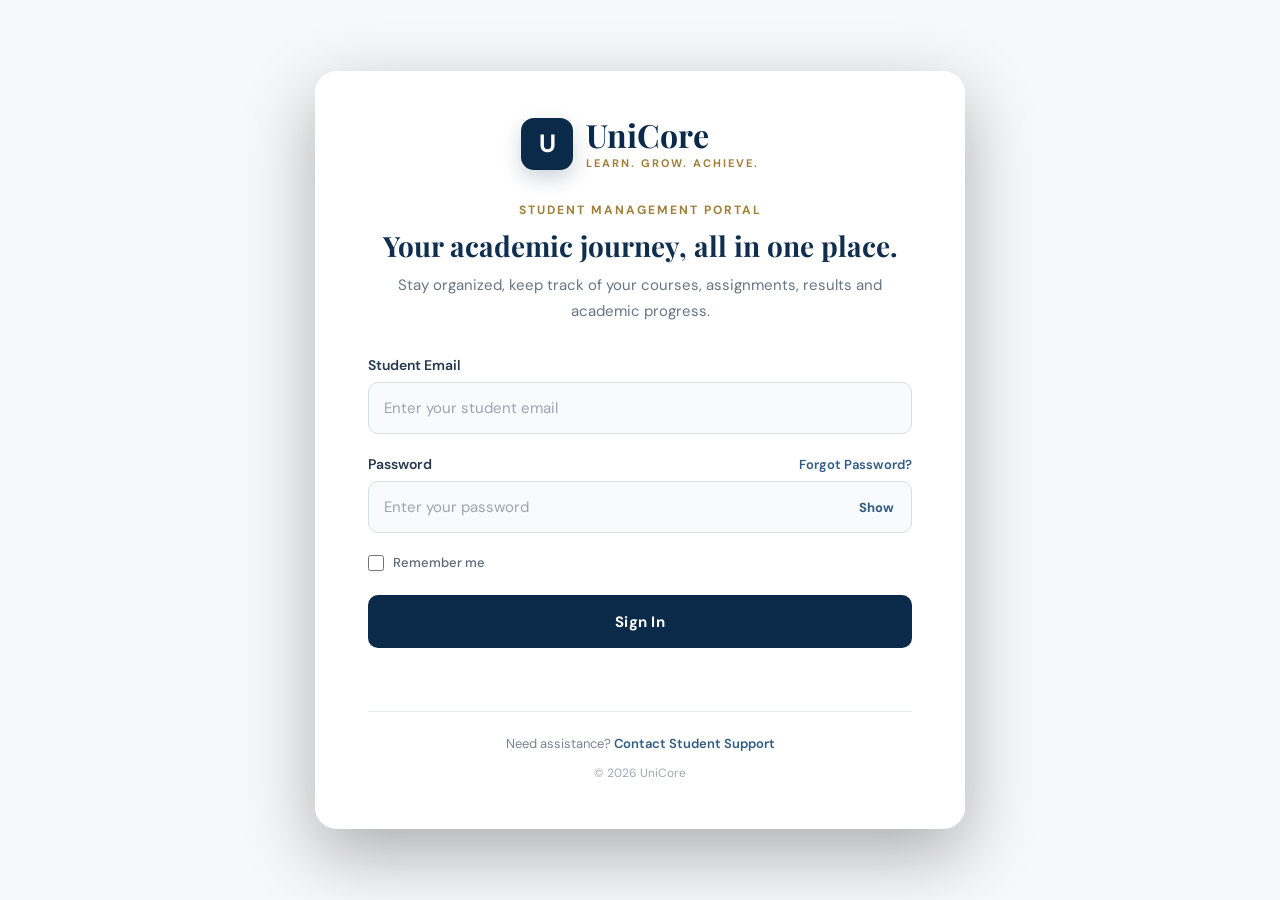
==== commit d6c3a220: "fix: add university background to UniCore login Refactor HTML structure and styles for the login pag" ====
--- a/index.html
+++ b/index.html
@@ -1,4 +1,3 @@
-```html
 <!DOCTYPE html>
 <html lang="en">
 
@@ -11,7 +10,8 @@
     <link rel="preconnect" href="https://fonts.googleapis.com">
     <link rel="preconnect" href="https://fonts.gstatic.com" crossorigin>
 
-    <link href="https://fonts.googleapis.com/css2?family=DM+Sans:wght@400;500;600;700&family=Playfair+Display:wght@600;700&display=swap" rel="stylesheet">
+    <link href="https://fonts.googleapis.com/css2?family=DM+Sans:wght@400;500;600;700&family=Playfair+Display:wght@600;700&display=swap"
+        rel="stylesheet">
 
     <link rel="stylesheet" href="style.css">
 
@@ -21,84 +21,89 @@
            UNICORE LOGIN PAGE ONLY
            ========================================= */
 
-        .login-body {
+        body.login-body {
             margin: 0;
             min-height: 100vh;
-            font-family: "DM Sans", sans-serif;
 
             background-image:
                 linear-gradient(
-                    rgba(8, 24, 45, 0.72),
-                    rgba(8, 24, 45, 0.78)
+                    rgba(7, 24, 45, 0.68),
+                    rgba(7, 24, 45, 0.78)
                 ),
-                url("https://images.unsplash.com/photo-1523050854058-8df90110c9f1?auto=format&fit=crop&w=2000&q=85");
+                url("https://images.unsplash.com/photo-1523050854058-8df90110c9f1?auto=format&fit=crop&w=2000&q=90");
 
             background-size: cover;
             background-position: center;
+            background-repeat: no-repeat;
             background-attachment: fixed;
+
+            font-family: "DM Sans", sans-serif;
+        }
+
+
+        /* Main page */
+
+        .login-page {
+            min-height: 100vh;
 
             display: flex;
             align-items: center;
             justify-content: center;
 
-            padding: 40px 20px;
+            padding: 35px 20px;
+
             box-sizing: border-box;
         }
 
 
-        .login-page {
-            width: 100%;
-            max-width: 720px;
-
-            display: flex;
-            justify-content: center;
-            align-items: center;
-        }
-
-
-        /* =========================================
-           MAIN LOGIN CARD
-           ========================================= */
+        /* Hide old split-screen section */
+
+        .login-visual {
+            display: none !important;
+        }
+
+
+        /* Login section */
 
         .login-section {
             width: 100%;
             display: flex;
             justify-content: center;
-        }
-
+            align-items: center;
+        }
+
+
+        /* White professional card */
 
         .login-box {
             width: 100%;
-            max-width: 620px;
+            max-width: 650px;
 
             background: rgba(255, 255, 255, 0.97);
 
             border-radius: 22px;
 
-            padding: 42px 50px;
+            padding: 45px 52px;
 
             box-sizing: border-box;
 
             box-shadow:
                 0 25px 70px rgba(0, 0, 0, 0.30);
 
-            border: 1px solid rgba(255, 255, 255, 0.6);
-
-            backdrop-filter: blur(8px);
-        }
-
-
-        /* =========================================
-           TOP BRAND
-           ========================================= */
+            border: 1px solid rgba(255, 255, 255, 0.8);
+        }
+
+
+        /* Brand */
 
         .mobile-brand {
             display: flex;
+            align-items: center;
             justify-content: center;
-            align-items: center;
-            gap: 14px;
-
-            margin-bottom: 25px;
+
+            gap: 13px;
+
+            margin-bottom: 28px;
         }
 
 
@@ -106,24 +111,26 @@
             width: 52px;
             height: 52px;
 
-            border-radius: 14px;
-
-            background: #0b2748;
-            color: #ffffff;
-
             display: flex;
             align-items: center;
             justify-content: center;
 
+            background: #0b2a4a;
+            color: white;
+
+            border-radius: 13px;
+
             font-size: 25px;
             font-weight: 700;
+
+            box-shadow: 0 8px 20px rgba(11, 42, 74, 0.20);
         }
 
 
         .mobile-brand h1 {
             margin: 0;
 
-            color: #0b2748;
+            color: #0b2a4a;
 
             font-family: "Playfair Display", serif;
 
@@ -133,9 +140,9 @@
 
 
         .mobile-brand p {
-            margin: 5px 0 0;
-
-            color: #9a7b32;
+            margin: 4px 0 0;
+
+            color: #a08038;
 
             font-size: 11px;
             font-weight: 700;
@@ -144,56 +151,54 @@
         }
 
 
-        /* =========================================
-           WELCOME HEADING
-           ========================================= */
+        /* Intro */
 
         .login-heading {
             text-align: center;
 
-            margin-bottom: 30px;
+            margin-bottom: 32px;
         }
 
 
         .login-heading > span {
-            display: block;
-
-            color: #9a7b32;
+            display: inline-block;
+
+            color: #a08038;
 
             font-size: 12px;
             font-weight: 700;
 
             letter-spacing: 2px;
 
-            margin-bottom: 8px;
+            margin-bottom: 10px;
         }
 
 
         .login-heading h2 {
-            margin: 0;
-
-            color: #102a43;
+            margin: 0 0 10px;
+
+            color: #102f4f;
 
             font-family: "Playfair Display", serif;
 
-            font-size: 30px;
-            line-height: 1.2;
+            font-size: 28px;
+            line-height: 1.25;
         }
 
 
         .login-heading p {
-            margin: 10px 0 0;
-
-            color: #667085;
+            max-width: 500px;
+
+            margin: 0 auto;
+
+            color: #687585;
 
             font-size: 15px;
-            line-height: 1.6;
-        }
-
-
-        /* =========================================
-           FORM
-           ========================================= */
+            line-height: 1.7;
+        }
+
+
+        /* Form */
 
         #loginForm {
             width: 100%;
@@ -210,10 +215,10 @@
 
             margin-bottom: 8px;
 
-            color: #243b53;
+            color: #25384d;
 
             font-size: 14px;
-            font-weight: 700;
+            font-weight: 600;
         }
 
 
@@ -224,47 +229,47 @@
 
             height: 52px;
 
-            padding: 0 16px;
+            padding: 0 15px;
 
             box-sizing: border-box;
 
-            border: 1px solid #d5dce5;
+            border: 1px solid #d8dee6;
 
             border-radius: 10px;
 
+            background: #f8fafc;
+
+            color: #1e3044;
+
+            font-family: "DM Sans", sans-serif;
+
+            font-size: 15px;
+
+            outline: none;
+
+            transition: all 0.2s ease;
+        }
+
+
+        .form-group input::placeholder {
+            color: #9aa5b1;
+        }
+
+
+        .form-group input:focus {
+            border-color: #315b82;
+
             background: #ffffff;
 
-            color: #172b4d;
-
-            font-family: "DM Sans", sans-serif;
-
-            font-size: 15px;
-
-            outline: none;
-
-            transition: all 0.2s ease;
-        }
-
-
-        .form-group input::placeholder {
-            color: #98a2b3;
-        }
-
-
-        .form-group input:focus {
-            border-color: #315d86;
-
-            box-shadow:
-                0 0 0 3px rgba(49, 93, 134, 0.12);
-        }
-
-
-        /* =========================================
-           PASSWORD
-           ========================================= */
+            box-shadow: 0 0 0 3px rgba(49, 91, 130, 0.10);
+        }
+
+
+        /* Password label */
 
         .password-label {
             display: flex;
+
             align-items: center;
             justify-content: space-between;
 
@@ -273,12 +278,12 @@
 
 
         .password-label label {
-            margin-bottom: 0;
+            margin: 0;
         }
 
 
         .password-label a {
-            color: #315d86;
+            color: #315b82;
 
             font-size: 13px;
             font-weight: 600;
@@ -292,29 +297,30 @@
         }
 
 
+        /* Password field */
+
         .password-field {
             position: relative;
         }
 
 
         .password-field input {
-            padding-right: 75px !important;
+            padding-right: 70px !important;
         }
 
 
         .password-toggle {
             position: absolute;
 
-            right: 10px;
+            right: 13px;
             top: 50%;
 
             transform: translateY(-50%);
 
             border: none;
-
             background: transparent;
 
-            color: #315d86;
+            color: #315b82;
 
             font-family: "DM Sans", sans-serif;
 
@@ -323,37 +329,35 @@
 
             cursor: pointer;
 
-            padding: 7px 8px;
+            padding: 5px;
         }
 
 
         .password-toggle:hover {
-            color: #0b2748;
-        }
-
-
-        /* =========================================
-           REMEMBER ME
-           ========================================= */
+            color: #0b2a4a;
+        }
+
+
+        /* Remember */
 
         .remember-row {
-            display: flex;
-            align-items: center;
-
-            margin: 2px 0 23px;
+            margin: 2px 0 24px;
         }
 
 
         .remember-label {
             display: flex !important;
+
             align-items: center;
+
             gap: 9px;
 
             margin: 0 !important;
 
-            color: #52606d !important;
-
-            font-size: 14px !important;
+            color: #596777 !important;
+
+            font-size: 13px !important;
+
             font-weight: 500 !important;
 
             cursor: pointer;
@@ -364,15 +368,13 @@
             width: 16px;
             height: 16px;
 
-            accent-color: #0b2748;
+            accent-color: #0b2a4a;
 
             cursor: pointer;
         }
 
 
-        /* =========================================
-           PROFESSIONAL LOGIN BUTTON
-           ========================================= */
+        /* Login button */
 
         .login-btn {
             width: 100%;
@@ -383,7 +385,7 @@
 
             border-radius: 10px;
 
-            background: #0b2748;
+            background: #0b2a4a;
 
             color: #ffffff;
 
@@ -392,24 +394,23 @@
             font-size: 15px;
             font-weight: 700;
 
-            letter-spacing: 0.4px;
+            letter-spacing: 0.3px;
 
             cursor: pointer;
 
             transition:
                 transform 0.2s ease,
-                background 0.2s ease,
-                box-shadow 0.2s ease;
+                box-shadow 0.2s ease,
+                background 0.2s ease;
         }
 
 
         .login-btn:hover {
-            background: #163d64;
+            background: #123c64;
 
             transform: translateY(-1px);
 
-            box-shadow:
-                0 8px 20px rgba(11, 39, 72, 0.20);
+            box-shadow: 0 9px 22px rgba(11, 42, 74, 0.20);
         }
 
 
@@ -418,50 +419,46 @@
         }
 
 
-        /* =========================================
-           LOGIN MESSAGE
-           ========================================= */
+        /* Login message */
 
         .login-message {
             min-height: 20px;
 
-            margin: 12px 0 0;
+            margin: 13px 0 0;
 
             text-align: center;
 
-            color: #315d86;
+            color: #315b82;
 
             font-size: 13px;
             font-weight: 600;
         }
 
 
-        /* =========================================
-           FOOTER
-           ========================================= */
+        /* Footer */
 
         .login-footer {
-            margin-top: 27px;
-
-            padding-top: 20px;
-
-            border-top: 1px solid #e5e7eb;
-
             text-align: center;
+
+            margin-top: 30px;
+
+            padding-top: 22px;
+
+            border-top: 1px solid #e6eaf0;
         }
 
 
         .login-footer p {
-            margin: 0 0 8px;
-
-            color: #667085;
+            margin: 0 0 9px;
+
+            color: #788492;
 
             font-size: 13px;
         }
 
 
         .login-footer a {
-            color: #315d86;
+            color: #315b82;
 
             font-weight: 600;
 
@@ -475,18 +472,9 @@
 
 
         .login-footer span {
-            color: #98a2b3;
+            color: #a0a8b1;
 
             font-size: 12px;
-        }
-
-
-        /* =========================================
-           HIDE OLD LEFT/RIGHT LOGIN CONTENT
-           ========================================= */
-
-        .login-visual {
-            display: none !important;
         }
 
 
@@ -496,18 +484,15 @@
 
         @media (max-width: 700px) {
 
-            .login-body {
+            .login-page {
                 padding: 25px 15px;
-                background-attachment: scroll;
             }
 
 
             .login-box {
                 max-width: 580px;
 
-                padding: 35px 32px;
-
-                border-radius: 18px;
+                padding: 38px 32px;
             }
 
 
@@ -517,7 +502,7 @@
 
 
             .login-heading h2 {
-                font-size: 27px;
+                font-size: 25px;
             }
 
         }
@@ -529,30 +514,34 @@
 
         @media (max-width: 480px) {
 
-            .login-body {
+            body.login-body {
+                background-position: center;
+                background-attachment: scroll;
+            }
+
+
+            .login-page {
                 padding: 18px 12px;
-
-                align-items: center;
             }
 
 
             .login-box {
                 padding: 30px 22px;
 
-                border-radius: 16px;
+                border-radius: 18px;
             }
 
 
             .mobile-brand {
-                margin-bottom: 22px;
+                margin-bottom: 23px;
             }
 
 
             .mobile-brand .brand-logo {
-                width: 46px;
-                height: 46px;
-
-                font-size: 22px;
+                width: 45px;
+                height: 45px;
+
+                font-size: 21px;
             }
 
 
@@ -563,53 +552,55 @@
 
             .mobile-brand p {
                 font-size: 9px;
+
                 letter-spacing: 1.5px;
             }
 
 
             .login-heading {
-                margin-bottom: 25px;
+                margin-bottom: 26px;
+            }
+
+
+            .login-heading > span {
+                font-size: 10px;
             }
 
 
             .login-heading h2 {
-                font-size: 25px;
+                font-size: 23px;
             }
 
 
             .login-heading p {
-                font-size: 14px;
+                font-size: 13px;
+
+                line-height: 1.6;
             }
 
 
             .form-group {
                 margin-bottom: 18px;
-            }
-
-
-            .form-group label {
-                font-size: 13px;
             }
 
 
             .form-group input[type="email"],
             .form-group input[type="password"],
             .form-group input[type="text"] {
+                height: 49px;
+
+                font-size: 14px;
+            }
+
+
+            .login-btn {
                 height: 50px;
-
-                font-size: 14px;
-            }
-
-
-            .login-btn {
-                height: 51px;
-
-                font-size: 14px;
             }
 
 
             .login-footer {
-                margin-top: 23px;
+                margin-top: 25px;
+                padding-top: 18px;
             }
 
         }
@@ -621,11 +612,12 @@
 
 <body class="login-body">
 
+
     <div class="login-page">
 
-        <!-- LOGIN CARD -->
 
         <section class="login-section">
+
 
             <div class="login-box">
 
@@ -653,7 +645,7 @@
                 </div>
 
 
-                <!-- PORTAL INTRO -->
+                <!-- INTRO -->
 
                 <div class="login-heading">
 
@@ -663,7 +655,7 @@
 
                     <h2>
                         Your academic journey,
-                        <strong>all in one place.</strong>
+                        all in one place.
                     </h2>
 
                     <p>
@@ -692,7 +684,6 @@
                             id="email"
                             name="email"
                             placeholder="Enter your student email"
-                            autocomplete="email"
                             required
                         >
 
@@ -726,7 +717,6 @@
                                 id="password"
                                 name="password"
                                 placeholder="Enter your password"
-                                autocomplete="current-password"
                                 required
                             >
 
@@ -763,17 +753,17 @@
                     </div>
 
 
-                    <!-- LOGIN -->
+                    <!-- LOGIN BUTTON -->
 
                     <button
                         type="submit"
                         class="login-btn"
                     >
-                        Sign In to UniCore
+                        Sign In
                     </button>
 
 
-                    <!-- MESSAGE -->
+                    <!-- LOGIN MESSAGE -->
 
                     <p
                         id="loginMessage"
@@ -789,14 +779,17 @@
                 <div class="login-footer">
 
                     <p>
+
                         Need assistance?
+
                         <a href="#">
                             Contact Student Support
                         </a>
+
                     </p>
 
                     <span>
-                        © 2026 UniCore Student Portal
+                        © 2026 UniCore
                     </span>
 
                 </div>
@@ -804,14 +797,18 @@
 
             </div>
 
+
         </section>
 
+
     </div>
 
 
+    <!-- EXISTING JAVASCRIPT -->
+
     <script src="script.js"></script>
 
+
 </body>
 
 </html>
-```
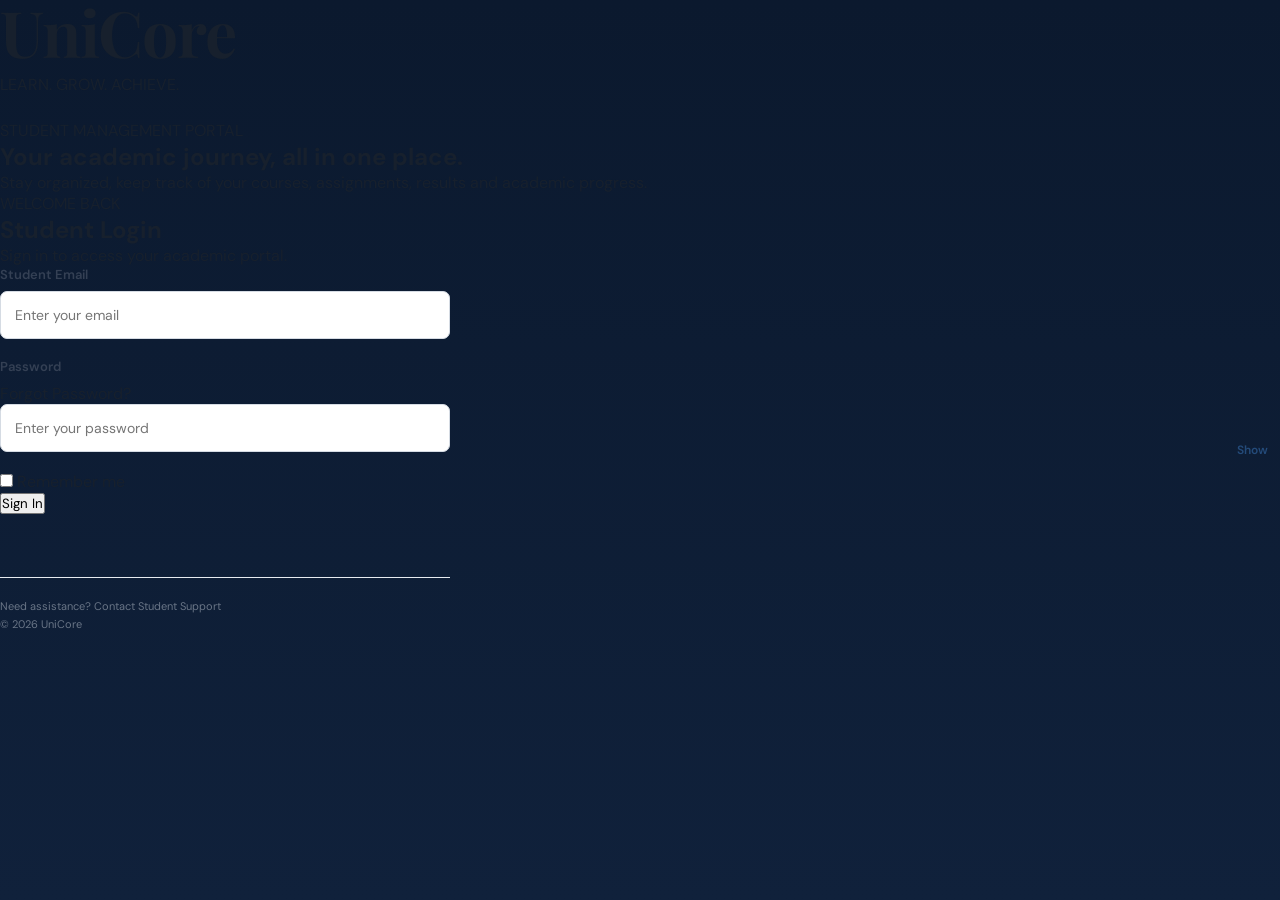
==== commit db1f0efb: "Redesign UniCore login page layout Added background and overlay elements to the login page." ====
--- a/index.html
+++ b/index.html
@@ -10,669 +10,72 @@
     <link rel="preconnect" href="https://fonts.googleapis.com">
     <link rel="preconnect" href="https://fonts.gstatic.com" crossorigin>
 
-    <link href="https://fonts.googleapis.com/css2?family=DM+Sans:wght@400;500;600;700&family=Playfair+Display:wght@600;700&display=swap"
-        rel="stylesheet">
+    <link href="https://fonts.googleapis.com/css2?family=DM+Sans:wght@400;500;600;700&family=Playfair+Display:wght@600;700&display=swap" rel="stylesheet">
 
     <link rel="stylesheet" href="style.css">
-
-    <style>
-
-        /* =========================================
-           UNICORE LOGIN PAGE ONLY
-           ========================================= */
-
-        body.login-body {
-            margin: 0;
-            min-height: 100vh;
-
-            background-image:
-                linear-gradient(
-                    rgba(7, 24, 45, 0.68),
-                    rgba(7, 24, 45, 0.78)
-                ),
-                url("https://images.unsplash.com/photo-1523050854058-8df90110c9f1?auto=format&fit=crop&w=2000&q=90");
-
-            background-size: cover;
-            background-position: center;
-            background-repeat: no-repeat;
-            background-attachment: fixed;
-
-            font-family: "DM Sans", sans-serif;
-        }
-
-
-        /* Main page */
-
-        .login-page {
-            min-height: 100vh;
-
-            display: flex;
-            align-items: center;
-            justify-content: center;
-
-            padding: 35px 20px;
-
-            box-sizing: border-box;
-        }
-
-
-        /* Hide old split-screen section */
-
-        .login-visual {
-            display: none !important;
-        }
-
-
-        /* Login section */
-
-        .login-section {
-            width: 100%;
-            display: flex;
-            justify-content: center;
-            align-items: center;
-        }
-
-
-        /* White professional card */
-
-        .login-box {
-            width: 100%;
-            max-width: 650px;
-
-            background: rgba(255, 255, 255, 0.97);
-
-            border-radius: 22px;
-
-            padding: 45px 52px;
-
-            box-sizing: border-box;
-
-            box-shadow:
-                0 25px 70px rgba(0, 0, 0, 0.30);
-
-            border: 1px solid rgba(255, 255, 255, 0.8);
-        }
-
-
-        /* Brand */
-
-        .mobile-brand {
-            display: flex;
-            align-items: center;
-            justify-content: center;
-
-            gap: 13px;
-
-            margin-bottom: 28px;
-        }
-
-
-        .mobile-brand .brand-logo {
-            width: 52px;
-            height: 52px;
-
-            display: flex;
-            align-items: center;
-            justify-content: center;
-
-            background: #0b2a4a;
-            color: white;
-
-            border-radius: 13px;
-
-            font-size: 25px;
-            font-weight: 700;
-
-            box-shadow: 0 8px 20px rgba(11, 42, 74, 0.20);
-        }
-
-
-        .mobile-brand h1 {
-            margin: 0;
-
-            color: #0b2a4a;
-
-            font-family: "Playfair Display", serif;
-
-            font-size: 32px;
-            line-height: 1.1;
-        }
-
-
-        .mobile-brand p {
-            margin: 4px 0 0;
-
-            color: #a08038;
-
-            font-size: 11px;
-            font-weight: 700;
-
-            letter-spacing: 2px;
-        }
-
-
-        /* Intro */
-
-        .login-heading {
-            text-align: center;
-
-            margin-bottom: 32px;
-        }
-
-
-        .login-heading > span {
-            display: inline-block;
-
-            color: #a08038;
-
-            font-size: 12px;
-            font-weight: 700;
-
-            letter-spacing: 2px;
-
-            margin-bottom: 10px;
-        }
-
-
-        .login-heading h2 {
-            margin: 0 0 10px;
-
-            color: #102f4f;
-
-            font-family: "Playfair Display", serif;
-
-            font-size: 28px;
-            line-height: 1.25;
-        }
-
-
-        .login-heading p {
-            max-width: 500px;
-
-            margin: 0 auto;
-
-            color: #687585;
-
-            font-size: 15px;
-            line-height: 1.7;
-        }
-
-
-        /* Form */
-
-        #loginForm {
-            width: 100%;
-        }
-
-
-        .form-group {
-            margin-bottom: 21px;
-        }
-
-
-        .form-group label {
-            display: block;
-
-            margin-bottom: 8px;
-
-            color: #25384d;
-
-            font-size: 14px;
-            font-weight: 600;
-        }
-
-
-        .form-group input[type="email"],
-        .form-group input[type="password"],
-        .form-group input[type="text"] {
-            width: 100%;
-
-            height: 52px;
-
-            padding: 0 15px;
-
-            box-sizing: border-box;
-
-            border: 1px solid #d8dee6;
-
-            border-radius: 10px;
-
-            background: #f8fafc;
-
-            color: #1e3044;
-
-            font-family: "DM Sans", sans-serif;
-
-            font-size: 15px;
-
-            outline: none;
-
-            transition: all 0.2s ease;
-        }
-
-
-        .form-group input::placeholder {
-            color: #9aa5b1;
-        }
-
-
-        .form-group input:focus {
-            border-color: #315b82;
-
-            background: #ffffff;
-
-            box-shadow: 0 0 0 3px rgba(49, 91, 130, 0.10);
-        }
-
-
-        /* Password label */
-
-        .password-label {
-            display: flex;
-
-            align-items: center;
-            justify-content: space-between;
-
-            margin-bottom: 8px;
-        }
-
-
-        .password-label label {
-            margin: 0;
-        }
-
-
-        .password-label a {
-            color: #315b82;
-
-            font-size: 13px;
-            font-weight: 600;
-
-            text-decoration: none;
-        }
-
-
-        .password-label a:hover {
-            text-decoration: underline;
-        }
-
-
-        /* Password field */
-
-        .password-field {
-            position: relative;
-        }
-
-
-        .password-field input {
-            padding-right: 70px !important;
-        }
-
-
-        .password-toggle {
-            position: absolute;
-
-            right: 13px;
-            top: 50%;
-
-            transform: translateY(-50%);
-
-            border: none;
-            background: transparent;
-
-            color: #315b82;
-
-            font-family: "DM Sans", sans-serif;
-
-            font-size: 13px;
-            font-weight: 700;
-
-            cursor: pointer;
-
-            padding: 5px;
-        }
-
-
-        .password-toggle:hover {
-            color: #0b2a4a;
-        }
-
-
-        /* Remember */
-
-        .remember-row {
-            margin: 2px 0 24px;
-        }
-
-
-        .remember-label {
-            display: flex !important;
-
-            align-items: center;
-
-            gap: 9px;
-
-            margin: 0 !important;
-
-            color: #596777 !important;
-
-            font-size: 13px !important;
-
-            font-weight: 500 !important;
-
-            cursor: pointer;
-        }
-
-
-        .remember-label input {
-            width: 16px;
-            height: 16px;
-
-            accent-color: #0b2a4a;
-
-            cursor: pointer;
-        }
-
-
-        /* Login button */
-
-        .login-btn {
-            width: 100%;
-
-            height: 53px;
-
-            border: none;
-
-            border-radius: 10px;
-
-            background: #0b2a4a;
-
-            color: #ffffff;
-
-            font-family: "DM Sans", sans-serif;
-
-            font-size: 15px;
-            font-weight: 700;
-
-            letter-spacing: 0.3px;
-
-            cursor: pointer;
-
-            transition:
-                transform 0.2s ease,
-                box-shadow 0.2s ease,
-                background 0.2s ease;
-        }
-
-
-        .login-btn:hover {
-            background: #123c64;
-
-            transform: translateY(-1px);
-
-            box-shadow: 0 9px 22px rgba(11, 42, 74, 0.20);
-        }
-
-
-        .login-btn:active {
-            transform: translateY(0);
-        }
-
-
-        /* Login message */
-
-        .login-message {
-            min-height: 20px;
-
-            margin: 13px 0 0;
-
-            text-align: center;
-
-            color: #315b82;
-
-            font-size: 13px;
-            font-weight: 600;
-        }
-
-
-        /* Footer */
-
-        .login-footer {
-            text-align: center;
-
-            margin-top: 30px;
-
-            padding-top: 22px;
-
-            border-top: 1px solid #e6eaf0;
-        }
-
-
-        .login-footer p {
-            margin: 0 0 9px;
-
-            color: #788492;
-
-            font-size: 13px;
-        }
-
-
-        .login-footer a {
-            color: #315b82;
-
-            font-weight: 600;
-
-            text-decoration: none;
-        }
-
-
-        .login-footer a:hover {
-            text-decoration: underline;
-        }
-
-
-        .login-footer span {
-            color: #a0a8b1;
-
-            font-size: 12px;
-        }
-
-
-        /* =========================================
-           TABLET
-           ========================================= */
-
-        @media (max-width: 700px) {
-
-            .login-page {
-                padding: 25px 15px;
-            }
-
-
-            .login-box {
-                max-width: 580px;
-
-                padding: 38px 32px;
-            }
-
-
-            .mobile-brand h1 {
-                font-size: 29px;
-            }
-
-
-            .login-heading h2 {
-                font-size: 25px;
-            }
-
-        }
-
-
-        /* =========================================
-           MOBILE
-           ========================================= */
-
-        @media (max-width: 480px) {
-
-            body.login-body {
-                background-position: center;
-                background-attachment: scroll;
-            }
-
-
-            .login-page {
-                padding: 18px 12px;
-            }
-
-
-            .login-box {
-                padding: 30px 22px;
-
-                border-radius: 18px;
-            }
-
-
-            .mobile-brand {
-                margin-bottom: 23px;
-            }
-
-
-            .mobile-brand .brand-logo {
-                width: 45px;
-                height: 45px;
-
-                font-size: 21px;
-            }
-
-
-            .mobile-brand h1 {
-                font-size: 26px;
-            }
-
-
-            .mobile-brand p {
-                font-size: 9px;
-
-                letter-spacing: 1.5px;
-            }
-
-
-            .login-heading {
-                margin-bottom: 26px;
-            }
-
-
-            .login-heading > span {
-                font-size: 10px;
-            }
-
-
-            .login-heading h2 {
-                font-size: 23px;
-            }
-
-
-            .login-heading p {
-                font-size: 13px;
-
-                line-height: 1.6;
-            }
-
-
-            .form-group {
-                margin-bottom: 18px;
-            }
-
-
-            .form-group input[type="email"],
-            .form-group input[type="password"],
-            .form-group input[type="text"] {
-                height: 49px;
-
-                font-size: 14px;
-            }
-
-
-            .login-btn {
-                height: 50px;
-            }
-
-
-            .login-footer {
-                margin-top: 25px;
-                padding-top: 18px;
-            }
-
-        }
-
-    </style>
-
 </head>
-
 
 <body class="login-body">
 
-
     <div class="login-page">
 
-
-        <section class="login-section">
+        <!-- BACKGROUND -->
+        <div class="login-background"></div>
+        <div class="login-overlay"></div>
 
 
-            <div class="login-box">
+        <!-- LOGIN CONTENT -->
+        <main class="login-content">
+
+            <!-- BRAND -->
+            <div class="login-brand">
+
+                <h1>UniCore</h1>
+
+                <p>LEARN. GROW. ACHIEVE.</p>
+
+            </div>
 
 
-                <!-- BRAND -->
+            <!-- PORTAL INTRO -->
+            <div class="login-intro">
 
-                <div class="mobile-brand">
+                <span>
+                    STUDENT MANAGEMENT PORTAL
+                </span>
 
-                    <div class="brand-logo">
-                        U
-                    </div>
+                <h2>
+                    Your academic journey,
+                    <strong>all in one place.</strong>
+                </h2>
 
-                    <div>
+                <p>
+                    Stay organized, keep track of your courses,
+                    assignments, results and academic progress.
+                </p>
 
-                        <h1>
-                            UniCore
-                        </h1>
-
-                        <p>
-                            LEARN. GROW. ACHIEVE.
-                        </p>
-
-                    </div>
-
-                </div>
+            </div>
 
 
-                <!-- INTRO -->
+            <!-- LOGIN BOX -->
+            <section class="login-box">
 
                 <div class="login-heading">
 
-                    <span>
-                        STUDENT MANAGEMENT PORTAL
-                    </span>
+                    <span>WELCOME BACK</span>
 
-                    <h2>
-                        Your academic journey,
-                        all in one place.
-                    </h2>
+                    <h2>Student Login</h2>
 
                     <p>
-                        Stay organized, keep track of your courses,
-                        assignments, results and academic progress.
+                        Sign in to access your academic portal.
                     </p>
 
                 </div>
 
 
-                <!-- LOGIN FORM -->
-
                 <form id="loginForm">
 
-
                     <!-- EMAIL -->
-
                     <div class="form-group">
 
                         <label for="email">
@@ -683,7 +86,7 @@
                             type="email"
                             id="email"
                             name="email"
-                            placeholder="Enter your student email"
+                            placeholder="Enter your email"
                             required
                         >
 
@@ -691,7 +94,6 @@
 
 
                     <!-- PASSWORD -->
-
                     <div class="form-group">
 
                         <div class="password-label">
@@ -700,10 +102,7 @@
                                 Password
                             </label>
 
-                            <a
-                                href="#"
-                                id="forgotPassword"
-                            >
+                            <a href="#" id="forgotPassword">
                                 Forgot Password?
                             </a>
 
@@ -733,8 +132,7 @@
                     </div>
 
 
-                    <!-- REMEMBER ME -->
-
+                    <!-- REMEMBER -->
                     <div class="remember-row">
 
                         <label class="remember-label">
@@ -754,7 +152,6 @@
 
 
                     <!-- LOGIN BUTTON -->
-
                     <button
                         type="submit"
                         class="login-btn"
@@ -763,29 +160,23 @@
                     </button>
 
 
-                    <!-- LOGIN MESSAGE -->
-
+                    <!-- MESSAGE -->
                     <p
                         id="loginMessage"
                         class="login-message"
                     ></p>
 
-
                 </form>
 
 
                 <!-- FOOTER -->
-
                 <div class="login-footer">
 
                     <p>
-
                         Need assistance?
-
                         <a href="#">
                             Contact Student Support
                         </a>
-
                     </p>
 
                     <span>
@@ -794,20 +185,14 @@
 
                 </div>
 
+            </section>
 
-            </div>
-
-
-        </section>
-
+        </main>
 
     </div>
 
 
-    <!-- EXISTING JAVASCRIPT -->
-
     <script src="script.js"></script>
-
 
 </body>
 
--- a/style.css
+++ b/style.css
@@ -1,25 +1,36 @@
 /* =========================================================
    UNICORE STUDENT PORTAL
-   Complete Responsive Style Sheet
-   ========================================================= */
-
-/* ---------- ROOT ---------- */
+   Professional Responsive Style Sheet
+   ========================================================= */
+
+
+/* =========================================================
+   ROOT
+   ========================================================= */
 
 :root {
     --navy: #10213b;
-    --navy-dark: #0a172b;
+    --navy-dark: #081426;
+    --navy-soft: #17345a;
+
     --blue: #244b7a;
-    --blue-light: #eaf1f8;
+    --blue-light: #edf3f9;
+    --blue-soft: #dce8f4;
+
     --gold: #b89a5a;
     --gold-light: #f5eedf;
 
     --white: #ffffff;
     --off-white: #f7f8fa;
+
     --grey-50: #f2f4f7;
     --grey-100: #e7ebf0;
     --grey-200: #d5dbe3;
+    --grey-300: #c5ccd6;
     --grey-500: #697586;
+    --grey-600: #475467;
     --grey-700: #344054;
+
     --black: #17202d;
 
     --success: #2f7d59;
@@ -29,12 +40,19 @@
     --sidebar-width: 250px;
     --header-height: 78px;
 
+    --radius-sm: 7px;
+    --radius-md: 10px;
+    --radius-lg: 14px;
+
     --shadow-sm: 0 2px 10px rgba(16, 33, 59, 0.06);
     --shadow-md: 0 8px 25px rgba(16, 33, 59, 0.09);
-}
-
-
-/* ---------- RESET ---------- */
+    --shadow-lg: 0 15px 40px rgba(16, 33, 59, 0.12);
+}
+
+
+/* =========================================================
+   RESET
+   ========================================================= */
 
 * {
     margin: 0;
@@ -46,10 +64,15 @@
     scroll-behavior: smooth;
 }
 
+html,
+body {
+    width: 100%;
+    min-height: 100%;
+}
+
 body {
     min-height: 100vh;
-    width: 100%;
-    font-family: "DM Sans", sans-serif;
+    font-family: "DM Sans", Arial, sans-serif;
     background: var(--off-white);
     color: var(--black);
     overflow-x: hidden;
@@ -71,13 +94,23 @@
     text-decoration: none;
 }
 
+img {
+    max-width: 100%;
+    display: block;
+}
+
+table {
+    width: 100%;
+    border-collapse: collapse;
+}
+
 
 /* =========================================================
    LOGIN PAGE
    ========================================================= */
 
 body:has(.login-page) {
-    background: var(--off-white);
+    background: var(--navy);
     overflow-x: hidden;
 }
 
@@ -93,27 +126,46 @@
 .login-page {
     width: 100%;
     min-height: 100vh;
-    display: flex;
+    min-height: 100dvh;
+
     position: relative;
+
+    display: flex;
+    align-items: stretch;
+
     overflow: hidden;
-    background: var(--off-white);
-}
-
-.login-visual {
+
+    background:
+        linear-gradient(
+            rgba(8, 20, 38, 0.62),
+            rgba(16, 33, 59, 0.72)
+        ),
+        url("https://images.unsplash.com/photo-1564981797816-1043664bf78d?auto=format&fit=crop&w=2000&q=90")
+        center center / cover no-repeat;
+}
+
+
+/* Keep background visible even if login visual exists */
+
+.login-page .login-visual {
     width: 52%;
     min-height: 100vh;
+
     position: relative;
+
     display: flex;
     align-items: center;
+
     padding: 60px;
+
     color: var(--white);
 
     background:
         linear-gradient(
-            rgba(16, 33, 59, 0.52),
-            rgba(16, 33, 59, 0.78)
+            rgba(16, 33, 59, 0.38),
+            rgba(16, 33, 59, 0.58)
         ),
-        url("https://images.unsplash.com/photo-1564981797816-1043664bf78d?auto=format&fit=crop&w=1400&q=80")
+        url("https://images.unsplash.com/photo-1564981797816-1043664bf78d?auto=format&fit=crop&w=2000&q=90")
         center center / cover no-repeat;
 }
 
@@ -129,7 +181,7 @@
 }
 
 .login-brand h1 {
-    font-family: "Playfair Display", serif;
+    font-family: "Playfair Display", Georgia, serif;
     font-size: clamp(42px, 5vw, 64px);
     line-height: 1;
     margin-bottom: 10px;
@@ -137,7 +189,7 @@
 }
 
 .login-brand span {
-    font-size: 14px;
+    font-size: 13px;
     letter-spacing: 2px;
     text-transform: uppercase;
     opacity: 0.9;
@@ -145,27 +197,37 @@
 
 .login-visual-content h2 {
     max-width: 560px;
-    font-family: "Playfair Display", serif;
+
+    font-family: "Playfair Display", Georgia, serif;
     font-size: clamp(28px, 3.5vw, 46px);
     line-height: 1.15;
+
     margin-bottom: 18px;
 }
 
 .login-visual-content p {
     max-width: 510px;
+
     font-size: 15px;
     line-height: 1.8;
+
     color: rgba(255, 255, 255, 0.9);
 }
+
+
+/* ---------- LOGIN FORM SIDE ---------- */
 
 .login-form-side {
     width: 48%;
     min-height: 100vh;
+
     padding: 50px 70px;
+
     display: flex;
     align-items: center;
     justify-content: center;
-    background: var(--white);
+
+    background: rgba(255, 255, 255, 0.97);
 }
 
 .login-box {
@@ -179,8 +241,11 @@
 
 .login-box-header span {
     display: block;
+
     margin-bottom: 9px;
+
     color: var(--gold);
+
     font-size: 11px;
     font-weight: 700;
     letter-spacing: 2px;
@@ -188,17 +253,21 @@
 }
 
 .login-box-header h1 {
-    font-family: "Playfair Display", serif;
+    font-family: "Playfair Display", Georgia, serif;
+
     color: var(--navy);
+
     font-size: 34px;
     line-height: 1.2;
+
     margin-bottom: 10px;
 }
 
 .login-box-header p {
     color: var(--grey-500);
+
     font-size: 14px;
-    line-height: 1.6;
+    line-height: 1.65;
 }
 
 .login-form {
@@ -211,8 +280,11 @@
 
 .form-group label {
     display: block;
+
     margin-bottom: 8px;
+
     color: var(--grey-700);
+
     font-size: 13px;
     font-weight: 600;
 }
@@ -220,19 +292,31 @@
 .form-group input {
     width: 100%;
     height: 48px;
+
     padding: 0 14px;
+
     border: 1px solid var(--grey-200);
-    border-radius: 7px;
+    border-radius: var(--radius-sm);
+
     outline: none;
+
     background: var(--white);
     color: var(--black);
+
     font-size: 14px;
+
     transition: 0.2s ease;
+}
+
+.form-group input:hover {
+    border-color: var(--grey-300);
 }
 
 .form-group input:focus {
     border-color: var(--blue);
-    box-shadow: 0 0 0 3px rgba(36, 75, 122, 0.09);
+
+    box-shadow:
+        0 0 0 3px rgba(36, 75, 122, 0.09);
 }
 
 .password-wrapper {
@@ -245,29 +329,44 @@
 
 .password-toggle {
     position: absolute;
+
     top: 50%;
     right: 12px;
+
     transform: translateY(-50%);
+
     border: none;
+
     background: transparent;
+
     color: var(--blue);
+
     font-size: 12px;
     font-weight: 600;
 }
 
+.password-toggle:hover {
+    color: var(--navy);
+}
+
 .login-options {
     display: flex;
     align-items: center;
     justify-content: space-between;
+
     gap: 15px;
+
     margin: 5px 0 22px;
 }
 
 .remember-me {
     display: flex;
     align-items: center;
+
     gap: 7px;
+
     color: var(--grey-500);
+
     font-size: 12px;
 }
 
@@ -277,67 +376,98 @@
 
 .forgot-password {
     border: none;
+
     background: transparent;
+
     color: var(--blue);
+
     font-size: 12px;
     font-weight: 600;
 }
 
+.forgot-password:hover {
+    color: var(--navy);
+    text-decoration: underline;
+}
+
 .login-button {
     width: 100%;
     height: 49px;
+
     border: none;
-    border-radius: 7px;
+    border-radius: var(--radius-sm);
+
     background: var(--navy);
     color: var(--white);
+
     font-size: 14px;
     font-weight: 700;
+
     transition: 0.2s ease;
 }
 
 .login-button:hover {
     background: var(--blue);
     transform: translateY(-1px);
+
+    box-shadow:
+        0 7px 18px rgba(16, 33, 59, 0.16);
 }
 
 .login-message {
     min-height: 20px;
+
     margin-top: 13px;
+
     color: var(--danger);
+
     font-size: 12px;
+    line-height: 1.5;
 }
 
 .login-footer {
     margin-top: 30px;
     padding-top: 20px;
+
     border-top: 1px solid var(--grey-100);
+
     color: var(--grey-500);
+
     font-size: 11px;
     line-height: 1.6;
 }
 
 
 /* =========================================================
-   PORTAL LAYOUT
+   PORTAL
    ========================================================= */
 
 .portal {
     width: 100%;
     min-height: 100vh;
+
+    position: relative;
+
     display: block;
-    position: relative;
+
     overflow-x: hidden;
 }
 
 
-/* ---------- SIDEBAR ---------- */
+/* =========================================================
+   SIDEBAR
+   ========================================================= */
 
 .sidebar {
     width: var(--sidebar-width);
     height: 100vh;
+    height: 100dvh;
+
     position: fixed;
+
     top: 0;
     left: 0;
+
     z-index: 1000;
 
     display: flex;
@@ -345,76 +475,127 @@
 
     background: var(--navy);
     color: var(--white);
+
     overflow-y: auto;
     overflow-x: hidden;
-}
+
+    scrollbar-width: thin;
+}
+
+.sidebar::-webkit-scrollbar {
+    width: 4px;
+}
+
+.sidebar::-webkit-scrollbar-thumb {
+    background: rgba(255, 255, 255, 0.18);
+}
+
+
+/* ---------- SIDEBAR BRAND ---------- */
 
 .sidebar-brand {
     min-height: 100px;
+
     padding: 28px 24px 22px;
-    border-bottom: 1px solid rgba(255, 255, 255, 0.1);
+
+    border-bottom:
+        1px solid rgba(255, 255, 255, 0.1);
 }
 
 .sidebar-brand h1 {
-    font-family: "Playfair Display", serif;
+    font-family: "Playfair Display", Georgia, serif;
+
     font-size: 28px;
     line-height: 1;
+
     margin-bottom: 8px;
 }
 
 .sidebar-brand span {
     color: rgba(255, 255, 255, 0.65);
+
     font-size: 10px;
     letter-spacing: 1.4px;
+
     text-transform: uppercase;
 }
+
+
+/* ---------- SIDEBAR NAV ---------- */
 
 .sidebar-nav {
     flex: 1;
+
     padding: 22px 14px;
 }
 
 .sidebar-nav a {
     width: 100%;
     min-height: 46px;
+
     display: flex;
     align-items: center;
+
     padding: 0 14px;
+
     margin-bottom: 5px;
-    border-radius: 7px;
+
+    border-radius: var(--radius-sm);
 
     color: rgba(255, 255, 255, 0.72);
+
     font-size: 13px;
     font-weight: 500;
 
-    transition: 0.2s ease;
+    transition:
+        background 0.2s ease,
+        color 0.2s ease,
+        transform 0.2s ease;
 }
 
 .sidebar-nav a:hover {
     background: rgba(255, 255, 255, 0.08);
+
     color: var(--white);
+
+    transform: translateX(2px);
 }
 
 .sidebar-nav a.active {
     background: rgba(255, 255, 255, 0.13);
+
     color: var(--white);
-    box-shadow: inset 3px 0 0 var(--gold);
-}
+
+    box-shadow:
+        inset 3px 0 0 var(--gold);
+}
+
+
+/* ---------- SIDEBAR BOTTOM ---------- */
 
 .sidebar-bottom {
     padding: 18px 14px 22px;
-    border-top: 1px solid rgba(255, 255, 255, 0.1);
+
+    border-top:
+        1px solid rgba(255, 255, 255, 0.1);
 }
 
 .logout-button {
     width: 100%;
     height: 42px;
-    border: 1px solid rgba(255, 255, 255, 0.16);
-    border-radius: 7px;
+
+    border:
+        1px solid rgba(255, 255, 255, 0.16);
+
+    border-radius: var(--radius-sm);
+
     background: rgba(255, 255, 255, 0.05);
+
     color: var(--white);
+
     font-size: 13px;
     font-weight: 600;
+
     transition: 0.2s ease;
 }
 
@@ -427,610 +608,170 @@
    MAIN AREA
    ========================================================= */
 
+/*
+   IMPORTANT:
+   Sidebar = 250px fixed
+   Main area starts exactly after sidebar.
+*/
+
 .main-area {
     width: calc(100% - var(--sidebar-width));
+
     min-height: 100vh;
+
     margin-left: var(--sidebar-width);
+
     position: relative;
+
     overflow-x: hidden;
 }
 
+
+/* =========================================================
+   HEADER
+   ========================================================= */
+
 .dashboard-header {
     width: 100%;
     min-height: var(--header-height);
+
     padding: 16px 34px;
 
     display: flex;
     align-items: center;
     justify-content: space-between;
+
     gap: 25px;
 
     background: var(--white);
-    border-bottom: 1px solid var(--grey-100);
+
+    border-bottom:
+        1px solid var(--grey-100);
+
+    position: relative;
+    z-index: 20;
 }
 
 .header-left {
+    min-width: 0;
+
     display: flex;
     align-items: center;
+
     gap: 15px;
+}
+
+.header-title {
     min-width: 0;
 }
 
 .header-label {
     display: block;
+
     margin-bottom: 3px;
+
     color: var(--gold);
+
     font-size: 9px;
     font-weight: 700;
+
     letter-spacing: 1.8px;
 }
 
 .dashboard-header h2 {
     color: var(--navy);
-    font-family: "Playfair Display", serif;
+
+    font-family: "Playfair Display", Georgia, serif;
+
     font-size: 24px;
     line-height: 1.2;
 }
 
+
+/* ---------- MENU BUTTON ---------- */
+
 .menu-toggle {
     display: none;
+
     width: 40px;
     height: 40px;
-    border: 1px solid var(--grey-200);
-    border-radius: 7px;
+
+    flex-shrink: 0;
+
+    align-items: center;
+    justify-content: center;
+
+    border:
+        1px solid var(--grey-200);
+
+    border-radius: var(--radius-sm);
+
     background: var(--white);
+
     color: var(--navy);
+
     font-size: 19px;
 }
 
+.menu-toggle:hover {
+    background: var(--grey-50);
+}
+
+
+/* ---------- MINI PROFILE ---------- */
+
 .mini-profile {
     display: flex;
     align-items: center;
+
     gap: 10px;
+
     flex-shrink: 0;
 }
 
 .mini-avatar {
     width: 40px;
     height: 40px;
+
+    flex-shrink: 0;
+
     display: flex;
     align-items: center;
     justify-content: center;
 
     border-radius: 50%;
+
     background: var(--blue-light);
     color: var(--blue);
+
     font-size: 12px;
     font-weight: 700;
 }
 
 .mini-profile strong {
     display: block;
+
     color: var(--navy);
+
     font-size: 12px;
+
     margin-bottom: 2px;
 }
 
 .mini-profile span {
     display: block;
+
     color: var(--grey-500);
+
     font-size: 10px;
 }
 
 
 /* =========================================================
-   DASHBOARD CONTENT
-   ========================================================= */
-
-.dashboard-content {
-    width: 100%;
-    max-width: 1500px;
-    margin: 0 auto;
-    padding: 34px;
-}
-
-
-/* ---------- GENERAL LABELS ---------- */
-
-.section-label {
-    display: block;
-    margin-bottom: 7px;
-    color: var(--gold);
-    font-size: 9px;
-    font-weight: 700;
-    letter-spacing: 1.7px;
-    text-transform: uppercase;
-}
-
-
-/* ---------- WELCOME ---------- */
-
-.welcome-card {
-    width: 100%;
-    min-height: 185px;
-    padding: 34px;
-
-    display: flex;
-    align-items: center;
-    justify-content: space-between;
-    gap: 30px;
-
-    border-radius: 10px;
-    background:
-        linear-gradient(
-            135deg,
-            var(--navy),
-            #1c3d65
-        );
-    color: var(--white);
-    box-shadow: var(--shadow-md);
-}
-
-.welcome-card .section-label {
-    color: #d7bd7d;
-}
-
-.welcome-card h1 {
-    font-family: "Playfair Display", serif;
-    font-size: 32px;
-    line-height: 1.15;
-    margin-bottom: 10px;
-}
-
-.welcome-card p {
-    max-width: 690px;
-    color: rgba(255, 255, 255, 0.78);
-    font-size: 13px;
-    line-height: 1.75;
-}
-
-.welcome-date {
-    min-width: 125px;
-    padding: 18px;
-    text-align: center;
-    border-left: 1px solid rgba(255, 255, 255, 0.18);
-}
-
-.welcome-date span {
-    display: block;
-    color: rgba(255, 255, 255, 0.6);
-    font-size: 9px;
-    letter-spacing: 1.3px;
-    margin-bottom: 7px;
-}
-
-.welcome-date strong {
-    font-family: "Playfair Display", serif;
-    font-size: 28px;
-}
-
-
-/* ---------- STATS ---------- */
-
-.stats-grid {
-    width: 100%;
-    display: grid;
-    grid-template-columns: repeat(4, minmax(0, 1fr));
-    gap: 18px;
-    margin-top: 20px;
-}
-
-.stat-card {
-    min-width: 0;
-    min-height: 105px;
-    padding: 20px;
-
-    display: flex;
-    align-items: center;
-    gap: 15px;
-
-    background: var(--white);
-    border: 1px solid var(--grey-100);
-    border-radius: 9px;
-    box-shadow: var(--shadow-sm);
-}
-
-.stat-icon {
-    width: 44px;
-    height: 44px;
-    flex-shrink: 0;
-
-    display: flex;
-    align-items: center;
-    justify-content: center;
-
-    border-radius: 8px;
-    background: var(--blue-light);
-    color: var(--blue);
-    font-size: 10px;
-    font-weight: 700;
-}
-
-.stat-card span {
-    display: block;
-    margin-bottom: 4px;
-    color: var(--grey-500);
-    font-size: 11px;
-}
-
-.stat-card strong {
-    display: block;
-    color: var(--navy);
-    font-size: 22px;
-}
-
-
-/* ---------- DASHBOARD COLUMNS ---------- */
-
-.dashboard-columns {
-    width: 100%;
-    display: grid;
-    grid-template-columns: repeat(2, minmax(0, 1fr));
-    gap: 20px;
-    margin-top: 20px;
-}
-
-.dashboard-card {
-    min-width: 0;
-    width: 100%;
-    padding: 25px;
-    background: var(--white);
-    border: 1px solid var(--grey-100);
-    border-radius: 9px;
-    box-shadow: var(--shadow-sm);
-}
-
-.card-heading,
-.reminders-header {
-    display: flex;
-    align-items: flex-start;
-    justify-content: space-between;
-    gap: 20px;
-    margin-bottom: 22px;
-}
-
-.card-heading h2,
-.reminders-header h2 {
-    color: var(--navy);
-    font-family: "Playfair Display", serif;
-    font-size: 20px;
-    line-height: 1.3;
-}
-
-.card-heading a,
-.announcement-content a {
-    color: var(--blue);
-    font-size: 11px;
-    font-weight: 700;
-    white-space: nowrap;
-}
-
-.card-heading a:hover,
-.announcement-content a:hover {
-    text-decoration: underline;
-}
-
-
-/* ---------- CLASS LIST ---------- */
-
-.class-list,
-.assignment-list {
-    display: flex;
-    flex-direction: column;
-}
-
-.class-item,
-.assignment-item {
-    display: flex;
-    align-items: center;
-    gap: 15px;
-    padding: 15px 0;
-    border-top: 1px solid var(--grey-100);
-}
-
-.class-item:first-child,
-.assignment-item:first-child {
-    border-top: none;
-    padding-top: 0;
-}
-
-.class-time {
-    width: 54px;
-    flex-shrink: 0;
-    text-align: center;
-}
-
-.class-time strong {
-    display: block;
-    color: var(--navy);
-    font-size: 15px;
-}
-
-.class-time span {
-    color: var(--grey-500);
-    font-size: 9px;
-    font-weight: 600;
-}
-
-.class-info,
-.assignment-info {
-    min-width: 0;
-}
-
-.class-info h3,
-.assignment-info h3 {
-    color: var(--navy);
-    font-size: 13px;
-    line-height: 1.4;
-    margin-bottom: 4px;
-}
-
-.class-info p,
-.assignment-info p {
-    color: var(--grey-500);
-    font-size: 11px;
-    line-height: 1.5;
-}
-
-.assignment-date {
-    width: 48px;
-    height: 48px;
-    flex-shrink: 0;
-
-    display: flex;
-    flex-direction: column;
-    align-items: center;
-    justify-content: center;
-
-    border-radius: 7px;
-    background: var(--gold-light);
-}
-
-.assignment-date strong {
-    color: var(--navy);
-    font-size: 17px;
-    line-height: 1;
-}
-
-.assignment-date span {
-    color: var(--gold);
-    font-size: 8px;
-    font-weight: 700;
-    margin-top: 3px;
-}
-
-
-/* =========================================================
-   STUDY REMINDERS
-   ========================================================= */
-
-.study-reminders {
-    margin-top: 20px;
-}
-
-.add-reminder-button {
-    height: 38px;
-    padding: 0 15px;
-    border: none;
-    border-radius: 6px;
-    background: var(--navy);
-    color: var(--white);
-    font-size: 11px;
-    font-weight: 600;
-}
-
-.add-reminder-button:hover {
-    background: var(--blue);
-}
-
-.reminder-form {
-    display: none;
-    grid-template-columns: 1fr auto auto;
-    gap: 8px;
-    margin-bottom: 18px;
-}
-
-.reminder-form.show {
-    display: grid;
-}
-
-.reminder-form input {
-    min-width: 0;
-    height: 40px;
-    padding: 0 12px;
-    border: 1px solid var(--grey-200);
-    border-radius: 6px;
-    outline: none;
-    font-size: 12px;
-}
-
-.reminder-form input:focus {
-    border-color: var(--blue);
-}
-
-.reminder-form button {
-    height: 40px;
-    padding: 0 15px;
-    border: none;
-    border-radius: 6px;
-    background: var(--navy);
-    color: var(--white);
-    font-size: 11px;
-    font-weight: 600;
-}
-
-.reminder-form .cancel-reminder {
-    background: var(--grey-100);
-    color: var(--grey-700);
-}
-
-.reminders-list {
-    display: flex;
-    flex-direction: column;
-}
-
-.reminder-item {
-    min-height: 48px;
-    padding: 12px 0;
-    display: flex;
-    align-items: center;
-    justify-content: space-between;
-    gap: 15px;
-    border-top: 1px solid var(--grey-100);
-}
-
-.reminder-item label {
-    min-width: 0;
-    display: flex;
-    align-items: center;
-    gap: 10px;
-}
-
-.reminder-item input {
-    flex-shrink: 0;
-    accent-color: var(--blue);
-}
-
-.reminder-item label span {
-    color: var(--grey-700);
-    font-size: 12px;
-}
-
-.reminder-time {
-    flex-shrink: 0;
-    color: var(--grey-500);
-    font-size: 10px;
-}
-
-.reminder-item.completed label span {
-    color: var(--grey-500);
-    text-decoration: line-through;
-}
-
-
-/* =========================================================
-   PROGRESS
-   ========================================================= */
-
-.dashboard-card:has(.progress-list) {
-    margin-top: 20px;
-}
-
-.progress-list {
-    display: flex;
-    flex-direction: column;
-    gap: 20px;
-}
-
-.progress-item {
-    width: 100%;
-}
-
-.progress-heading {
-    display: flex;
-    align-items: center;
-    justify-content: space-between;
-    margin-bottom: 8px;
-}
-
-.progress-heading span {
-    color: var(--grey-700);
-    font-size: 12px;
-}
-
-.progress-heading strong {
-    color: var(--navy);
-    font-size: 11px;
-}
-
-.progress-track {
-    width: 100%;
-    height: 7px;
-    overflow: hidden;
-    border-radius: 20px;
-    background: var(--grey-100);
-}
-
-.progress-fill {
-    height: 100%;
-    border-radius: inherit;
-    background: var(--blue);
-}
-
-
-/* =========================================================
-   ANNOUNCEMENT
-   ========================================================= */
-
-.announcement-card {
-    margin-top: 20px;
-    display: flex;
-    align-items: flex-start;
-    gap: 18px;
-}
-
-.announcement-icon {
-    width: 42px;
-    height: 42px;
-    flex-shrink: 0;
-
-    display: flex;
-    align-items: center;
-    justify-content: center;
-
-    border-radius: 50%;
-    background: var(--gold-light);
-    color: var(--gold);
-    font-weight: 700;
-}
-
-.announcement-content {
-    min-width: 0;
-}
-
-.announcement-content h2 {
-    color: var(--navy);
-    font-family: "Playfair Display", serif;
-    font-size: 20px;
-    margin-bottom: 8px;
-}
-
-.announcement-content p {
-    max-width: 900px;
-    margin-bottom: 12px;
-    color: var(--grey-500);
-    font-size: 12px;
-    line-height: 1.7;
-}
-
-
-/* =========================================================
-   FOOTER
-   ========================================================= */
-
-.dashboard-footer {
-    width: 100%;
-    padding: 25px 0 5px;
-
-    display: flex;
-    align-items: center;
-    justify-content: space-between;
-    gap: 15px;
-
-    color: var(--grey-500);
-    font-size: 10px;
-}
-
-.dashboard-footer span {
-    color: var(--blue);
-    font-weight: 600;
-}
-
-
-/* =========================================================
-   COMMON INNER PAGE SUPPORT
-   ========================================================= */
-
+   COMMON CONTENT CONTAINER
+   ========================================================= */
+
+.dashboard-content,
 .page-content,
 .courses-content,
 .assignments-content,
@@ -1041,20 +782,678 @@
 .help-content {
     width: 100%;
     max-width: 1500px;
+
     margin: 0 auto;
+
     padding: 34px;
 }
+
+
+/*
+   Prevent content from becoming wider than the main area.
+*/
+
+.dashboard-content > *,
+.page-content > *,
+.courses-content > *,
+.assignments-content > *,
+.timetable-content > *,
+.results-content > *,
+.announcements-content > *,
+.profile-content > *,
+.help-content > * {
+    max-width: 100%;
+}
+
+
+/* =========================================================
+   GENERAL LABELS
+   ========================================================= */
+
+.section-label {
+    display: block;
+
+    margin-bottom: 7px;
+
+    color: var(--gold);
+
+    font-size: 9px;
+    font-weight: 700;
+
+    letter-spacing: 1.7px;
+
+    text-transform: uppercase;
+}
+
+
+/* =========================================================
+   WELCOME CARD
+   ========================================================= */
+
+.welcome-card {
+    width: 100%;
+    min-height: 185px;
+
+    padding: 34px;
+
+    display: flex;
+    align-items: center;
+    justify-content: space-between;
+
+    gap: 30px;
+
+    border-radius: var(--radius-md);
+
+    background:
+        linear-gradient(
+            135deg,
+            var(--navy),
+            #1c3d65
+        );
+
+    color: var(--white);
+
+    box-shadow: var(--shadow-md);
+
+    overflow: hidden;
+}
+
+.welcome-card .section-label {
+    color: #d7bd7d;
+}
+
+.welcome-card h1 {
+    font-family: "Playfair Display", Georgia, serif;
+
+    font-size: 32px;
+    line-height: 1.15;
+
+    margin-bottom: 10px;
+}
+
+.welcome-card p {
+    max-width: 690px;
+
+    color: rgba(255, 255, 255, 0.78);
+
+    font-size: 13px;
+    line-height: 1.75;
+}
+
+.welcome-date {
+    min-width: 125px;
+
+    padding: 18px;
+
+    text-align: center;
+
+    border-left:
+        1px solid rgba(255, 255, 255, 0.18);
+}
+
+.welcome-date span {
+    display: block;
+
+    color: rgba(255, 255, 255, 0.6);
+
+    font-size: 9px;
+    letter-spacing: 1.3px;
+
+    margin-bottom: 7px;
+}
+
+.welcome-date strong {
+    font-family: "Playfair Display", Georgia, serif;
+
+    font-size: 28px;
+}
+
+
+/* =========================================================
+   STATS
+   ========================================================= */
+
+.stats-grid {
+    width: 100%;
+
+    display: grid;
+
+    grid-template-columns:
+        repeat(4, minmax(0, 1fr));
+
+    gap: 18px;
+
+    margin-top: 20px;
+}
+
+.stat-card {
+    min-width: 0;
+    min-height: 105px;
+
+    padding: 20px;
+
+    display: flex;
+    align-items: center;
+
+    gap: 15px;
+
+    background: var(--white);
+
+    border:
+        1px solid var(--grey-100);
+
+    border-radius: var(--radius-md);
+
+    box-shadow: var(--shadow-sm);
+
+    overflow: hidden;
+}
+
+.stat-icon {
+    width: 44px;
+    height: 44px;
+
+    flex-shrink: 0;
+
+    display: flex;
+    align-items: center;
+    justify-content: center;
+
+    border-radius: 8px;
+
+    background: var(--blue-light);
+    color: var(--blue);
+
+    font-size: 10px;
+    font-weight: 700;
+}
+
+.stat-card span {
+    display: block;
+
+    margin-bottom: 4px;
+
+    color: var(--grey-500);
+
+    font-size: 11px;
+}
+
+.stat-card strong {
+    display: block;
+
+    color: var(--navy);
+
+    font-size: 22px;
+}
+
+
+/* =========================================================
+   DASHBOARD COLUMNS
+   ========================================================= */
+
+.dashboard-columns {
+    width: 100%;
+
+    display: grid;
+
+    grid-template-columns:
+        repeat(2, minmax(0, 1fr));
+
+    gap: 20px;
+
+    margin-top: 20px;
+}
+
+.dashboard-card {
+    min-width: 0;
+    width: 100%;
+
+    padding: 25px;
+
+    background: var(--white);
+
+    border:
+        1px solid var(--grey-100);
+
+    border-radius: var(--radius-md);
+
+    box-shadow: var(--shadow-sm);
+
+    overflow: hidden;
+}
+
+.card-heading,
+.reminders-header {
+    display: flex;
+    align-items: flex-start;
+    justify-content: space-between;
+
+    gap: 20px;
+
+    margin-bottom: 22px;
+}
+
+.card-heading h2,
+.reminders-header h2 {
+    color: var(--navy);
+
+    font-family: "Playfair Display", Georgia, serif;
+
+    font-size: 20px;
+    line-height: 1.3;
+}
+
+.card-heading a,
+.announcement-content a {
+    color: var(--blue);
+
+    font-size: 11px;
+    font-weight: 700;
+
+    white-space: nowrap;
+}
+
+.card-heading a:hover,
+.announcement-content a:hover {
+    text-decoration: underline;
+}
+
+
+/* =========================================================
+   CLASS LIST
+   ========================================================= */
+
+.class-list,
+.assignment-list {
+    display: flex;
+    flex-direction: column;
+
+    width: 100%;
+}
+
+.class-item,
+.assignment-item {
+    width: 100%;
+
+    display: flex;
+    align-items: center;
+
+    gap: 15px;
+
+    padding: 15px 0;
+
+    border-top:
+        1px solid var(--grey-100);
+}
+
+.class-item:first-child,
+.assignment-item:first-child {
+    border-top: none;
+    padding-top: 0;
+}
+
+.class-time {
+    width: 54px;
+
+    flex-shrink: 0;
+
+    text-align: center;
+}
+
+.class-time strong {
+    display: block;
+
+    color: var(--navy);
+
+    font-size: 15px;
+}
+
+.class-time span {
+    color: var(--grey-500);
+
+    font-size: 9px;
+    font-weight: 600;
+}
+
+.class-info,
+.assignment-info {
+    min-width: 0;
+    flex: 1;
+}
+
+.class-info h3,
+.assignment-info h3 {
+    color: var(--navy);
+
+    font-size: 13px;
+    line-height: 1.4;
+
+    margin-bottom: 4px;
+}
+
+.class-info p,
+.assignment-info p {
+    color: var(--grey-500);
+
+    font-size: 11px;
+    line-height: 1.5;
+}
+
+.assignment-date {
+    width: 48px;
+    height: 48px;
+
+    flex-shrink: 0;
+
+    display: flex;
+    flex-direction: column;
+
+    align-items: center;
+    justify-content: center;
+
+    border-radius: 7px;
+
+    background: var(--gold-light);
+}
+
+.assignment-date strong {
+    color: var(--navy);
+
+    font-size: 17px;
+    line-height: 1;
+}
+
+.assignment-date span {
+    color: var(--gold);
+
+    font-size: 8px;
+    font-weight: 700;
+
+    margin-top: 3px;
+}
+
+
+/* =========================================================
+   STUDY REMINDERS
+   ========================================================= */
+
+.study-reminders {
+    width: 100%;
+    margin-top: 20px;
+}
+
+.add-reminder-button {
+    height: 38px;
+
+    padding: 0 15px;
+
+    border: none;
+    border-radius: 6px;
+
+    background: var(--navy);
+    color: var(--white);
+
+    font-size: 11px;
+    font-weight: 600;
+}
+
+.add-reminder-button:hover {
+    background: var(--blue);
+}
+
+.reminder-form {
+    display: none;
+
+    grid-template-columns:
+        minmax(0, 1fr) auto auto;
+
+    gap: 8px;
+
+    margin-bottom: 18px;
+}
+
+.reminder-form.show {
+    display: grid;
+}
+
+.reminder-form input {
+    min-width: 0;
+
+    height: 40px;
+
+    padding: 0 12px;
+
+    border:
+        1px solid var(--grey-200);
+
+    border-radius: 6px;
+
+    outline: none;
+
+    font-size: 12px;
+}
+
+.reminder-form input:focus {
+    border-color: var(--blue);
+}
+
+.reminder-form button {
+    height: 40px;
+
+    padding: 0 15px;
+
+    border: none;
+    border-radius: 6px;
+
+    background: var(--navy);
+    color: var(--white);
+
+    font-size: 11px;
+    font-weight: 600;
+}
+
+.reminder-form .cancel-reminder {
+    background: var(--grey-100);
+    color: var(--grey-700);
+}
+
+.reminders-list {
+    display: flex;
+    flex-direction: column;
+}
+
+.reminder-item {
+    min-height: 48px;
+
+    padding: 12px 0;
+
+    display: flex;
+    align-items: center;
+    justify-content: space-between;
+
+    gap: 15px;
+
+    border-top:
+        1px solid var(--grey-100);
+}
+
+.reminder-item label {
+    min-width: 0;
+
+    display: flex;
+    align-items: center;
+
+    gap: 10px;
+}
+
+.reminder-item input {
+    flex-shrink: 0;
+
+    accent-color: var(--blue);
+}
+
+.reminder-item label span {
+    color: var(--grey-700);
+
+    font-size: 12px;
+
+    overflow-wrap: anywhere;
+}
+
+.reminder-time {
+    flex-shrink: 0;
+
+    color: var(--grey-500);
+
+    font-size: 10px;
+}
+
+.reminder-item.completed label span {
+    color: var(--grey-500);
+
+    text-decoration: line-through;
+}
+
+
+/* =========================================================
+   PROGRESS
+   ========================================================= */
+
+.dashboard-card:has(.progress-list) {
+    margin-top: 20px;
+}
+
+.progress-list {
+    display: flex;
+    flex-direction: column;
+
+    gap: 20px;
+}
+
+.progress-item {
+    width: 100%;
+}
+
+.progress-heading {
+    display: flex;
+    align-items: center;
+    justify-content: space-between;
+
+    gap: 15px;
+
+    margin-bottom: 8px;
+}
+
+.progress-heading span {
+    color: var(--grey-700);
+
+    font-size: 12px;
+}
+
+.progress-heading strong {
+    color: var(--navy);
+
+    font-size: 11px;
+}
+
+.progress-track {
+    width: 100%;
+    height: 7px;
+
+    overflow: hidden;
+
+    border-radius: 20px;
+
+    background: var(--grey-100);
+}
+
+.progress-fill {
+    height: 100%;
+
+    border-radius: inherit;
+
+    background: var(--blue);
+}
+
+
+/* =========================================================
+   DASHBOARD ANNOUNCEMENT
+   ========================================================= */
+
+.announcement-card {
+    width: 100%;
+
+    margin-top: 20px;
+
+    display: flex;
+    align-items: flex-start;
+
+    gap: 18px;
+}
+
+.announcement-icon {
+    width: 42px;
+    height: 42px;
+
+    flex-shrink: 0;
+
+    display: flex;
+    align-items: center;
+    justify-content: center;
+
+    border-radius: 50%;
+
+    background: var(--gold-light);
+    color: var(--gold);
+
+    font-weight: 700;
+}
+
+.announcement-content {
+    min-width: 0;
+    flex: 1;
+}
+
+.announcement-content h2 {
+    color: var(--navy);
+
+    font-family: "Playfair Display", Georgia, serif;
+
+    font-size: 20px;
+
+    margin-bottom: 8px;
+}
+
+.announcement-content p {
+    max-width: 900px;
+
+    margin-bottom: 12px;
+
+    color: var(--grey-500);
+
+    font-size: 12px;
+    line-height: 1.7;
+}
+
+
+/* =========================================================
+   COMMON INNER PAGE
+   ========================================================= */
 
 .page-grid,
 .courses-grid,
 .assignments-grid {
+    width: 100%;
     min-width: 0;
 }
 
 .courses-grid,
 .assignments-grid {
     display: grid;
-    grid-template-columns: repeat(3, minmax(0, 1fr));
+
+    grid-template-columns:
+        repeat(3, minmax(0, 1fr));
+
     gap: 20px;
 }
 
@@ -1064,65 +1463,612 @@
 .profile-card,
 .help-card {
     min-width: 0;
+
     background: var(--white);
-    border: 1px solid var(--grey-100);
-    border-radius: 9px;
+
+    border:
+        1px solid var(--grey-100);
+
+    border-radius: var(--radius-md);
+
     box-shadow: var(--shadow-sm);
-}
-
-
-/* ---------- SEARCH / FILTER ---------- */
+
+    overflow: hidden;
+}
+
+.course-card:hover,
+.assignment-card:hover,
+.announcement-item:hover,
+.profile-card:hover,
+.help-card:hover {
+    box-shadow: var(--shadow-md);
+}
+
+
+/* =========================================================
+   PAGE HEADINGS
+   ========================================================= */
+
+.page-content h1,
+.courses-content h1,
+.assignments-content h1,
+.timetable-content h1,
+.results-content h1,
+.announcements-content h1,
+.profile-content h1,
+.help-content h1 {
+    color: var(--navy);
+
+    font-family: "Playfair Display", Georgia, serif;
+
+    font-size: 30px;
+    line-height: 1.25;
+
+    margin-bottom: 8px;
+}
+
+.page-content > p,
+.courses-content > p,
+.assignments-content > p,
+.timetable-content > p,
+.results-content > p,
+.announcements-content > p,
+.profile-content > p,
+.help-content > p {
+    color: var(--grey-500);
+
+    font-size: 13px;
+    line-height: 1.7;
+}
+
+
+/* =========================================================
+   SEARCH / FILTER AREA
+   ========================================================= */
+
+.search-box,
+.filter-box,
+.page-tools {
+    display: flex;
+    align-items: center;
+
+    gap: 10px;
+
+    flex-wrap: wrap;
+}
 
 .search-box input,
 .filter-select,
 .search-input {
     height: 42px;
+
     padding: 0 13px;
-    border: 1px solid var(--grey-200);
+
+    border:
+        1px solid var(--grey-200);
+
     border-radius: 6px;
+
     background: var(--white);
+
     outline: none;
+
+    color: var(--black);
+
     font-size: 12px;
+}
+
+.search-box input {
+    min-width: 220px;
 }
 
 .search-box input:focus,
 .filter-select:focus,
 .search-input:focus {
     border-color: var(--blue);
-}
-
-
-/* ---------- BUTTONS ---------- */
+
+    box-shadow:
+        0 0 0 3px rgba(36, 75, 122, 0.07);
+}
+
+
+/* =========================================================
+   COMMON BUTTONS
+   ========================================================= */
 
 .course-button,
+.course-btn,
 .assignment-action,
-.announcement-read {
+.assignment-btn,
+.announcement-read,
+.announcement-read-more {
     border: none;
+
     border-radius: 6px;
+
     background: var(--navy);
     color: var(--white);
+
     font-size: 11px;
     font-weight: 600;
+
     padding: 10px 14px;
+
+    transition: 0.2s ease;
 }
 
 .course-button:hover,
+.course-btn:hover,
 .assignment-action:hover,
-.announcement-read:hover {
+.assignment-btn:hover,
+.announcement-read:hover,
+.announcement-read-more:hover {
     background: var(--blue);
-}
-
-
-/* =========================================================
-   MOBILE SIDEBAR
+
+    transform: translateY(-1px);
+}
+
+
+/* =========================================================
+   COURSE / ASSIGNMENT CARD SUPPORT
+   ========================================================= */
+
+.course-card,
+.assignment-card {
+    padding: 22px;
+}
+
+.course-card h2,
+.course-card h3,
+.assignment-card h2,
+.assignment-card h3 {
+    color: var(--navy);
+
+    line-height: 1.4;
+
+    margin-bottom: 7px;
+}
+
+.course-card p,
+.assignment-card p {
+    color: var(--grey-500);
+
+    font-size: 12px;
+    line-height: 1.65;
+}
+
+.course-card .course-button,
+.course-card .course-btn,
+.assignment-card .assignment-action,
+.assignment-card .assignment-btn {
+    margin-top: 16px;
+}
+
+
+/* =========================================================
+   ANNOUNCEMENT PAGE
+   ========================================================= */
+
+.announcements-content {
+    overflow: visible;
+}
+
+.announcements-content .announcement-item {
+    width: 100%;
+
+    padding: 24px;
+
+    margin-bottom: 18px;
+}
+
+.announcement-item h2,
+.announcement-item h3 {
+    color: var(--navy);
+
+    font-family: "Playfair Display", Georgia, serif;
+
+    line-height: 1.4;
+
+    margin-bottom: 8px;
+}
+
+.announcement-item p {
+    color: var(--grey-500);
+
+    font-size: 12px;
+    line-height: 1.7;
+
+    overflow-wrap: anywhere;
+}
+
+.announcement-category {
+    display: inline-block;
+
+    margin-bottom: 10px;
+
+    padding: 5px 9px;
+
+    border-radius: 20px;
+
+    background: var(--blue-light);
+
+    color: var(--blue);
+
+    font-size: 9px;
+    font-weight: 700;
+
+    letter-spacing: 0.7px;
+
+    text-transform: uppercase;
+}
+
+.announcement-extra {
+    display: none;
+
+    margin-top: 12px;
+
+    color: var(--grey-500);
+
+    font-size: 12px;
+    line-height: 1.7;
+}
+
+
+/* =========================================================
+   RESULTS PAGE
+   ========================================================= */
+
+.results-content {
+    overflow-x: hidden;
+}
+
+.results-table-wrapper {
+    width: 100%;
+
+    margin-top: 22px;
+
+    overflow-x: auto;
+
+    background: var(--white);
+
+    border:
+        1px solid var(--grey-100);
+
+    border-radius: var(--radius-md);
+
+    box-shadow: var(--shadow-sm);
+}
+
+.results-table {
+    width: 100%;
+    min-width: 650px;
+
+    border-collapse: collapse;
+}
+
+.results-table th {
+    padding: 15px;
+
+    background: var(--navy);
+
+    color: var(--white);
+
+    text-align: left;
+
+    font-size: 11px;
+    font-weight: 700;
+
+    white-space: nowrap;
+}
+
+.results-table td {
+    padding: 15px;
+
+    border-bottom:
+        1px solid var(--grey-100);
+
+    color: var(--grey-700);
+
+    font-size: 12px;
+}
+
+.results-table tbody tr:hover {
+    background: var(--off-white);
+}
+
+.results-table tbody tr:last-child td {
+    border-bottom: none;
+}
+
+.result-pass,
+.result-success,
+.grade-pass {
+    color: var(--success);
+
+    font-weight: 700;
+}
+
+.result-warning,
+.grade-warning {
+    color: var(--warning);
+
+    font-weight: 700;
+}
+
+.result-fail,
+.grade-fail {
+    color: var(--danger);
+
+    font-weight: 700;
+}
+
+
+/* =========================================================
+   TIMETABLE SUPPORT
+   ========================================================= */
+
+.timetable-table-wrapper {
+    width: 100%;
+
+    margin-top: 22px;
+
+    overflow-x: auto;
+
+    background: var(--white);
+
+    border:
+        1px solid var(--grey-100);
+
+    border-radius: var(--radius-md);
+
+    box-shadow: var(--shadow-sm);
+}
+
+.timetable-table {
+    width: 100%;
+    min-width: 700px;
+
+    border-collapse: collapse;
+}
+
+.timetable-table th {
+    padding: 14px;
+
+    background: var(--navy);
+
+    color: var(--white);
+
+    font-size: 11px;
+
+    text-align: left;
+}
+
+.timetable-table td {
+    padding: 14px;
+
+    border-bottom:
+        1px solid var(--grey-100);
+
+    color: var(--grey-700);
+
+    font-size: 12px;
+}
+
+.timetable-table tr:last-child td {
+    border-bottom: none;
+}
+
+.timetable-table tr:hover td {
+    background: var(--off-white);
+}
+
+
+/* =========================================================
+   PROFILE SUPPORT
+   ========================================================= */
+
+.profile-grid {
+    width: 100%;
+
+    display: grid;
+
+    grid-template-columns:
+        minmax(240px, 0.8fr)
+        minmax(0, 1.6fr);
+
+    gap: 20px;
+
+    margin-top: 22px;
+}
+
+.profile-card {
+    padding: 25px;
+}
+
+.profile-card h2,
+.profile-card h3 {
+    color: var(--navy);
+
+    font-family: "Playfair Display", Georgia, serif;
+
+    margin-bottom: 15px;
+}
+
+.profile-card p {
+    color: var(--grey-500);
+
+    font-size: 12px;
+    line-height: 1.7;
+}
+
+.profile-status {
+    cursor: pointer;
+}
+
+
+/* =========================================================
+   HELP SUPPORT
+   ========================================================= */
+
+.help-grid {
+    width: 100%;
+
+    display: grid;
+
+    grid-template-columns:
+        repeat(2, minmax(0, 1fr));
+
+    gap: 20px;
+
+    margin-top: 22px;
+}
+
+.help-card {
+    padding: 24px;
+}
+
+.help-card h2,
+.help-card h3 {
+    color: var(--navy);
+
+    font-family: "Playfair Display", Georgia, serif;
+
+    margin-bottom: 9px;
+}
+
+.help-card p {
+    color: var(--grey-500);
+
+    font-size: 12px;
+    line-height: 1.7;
+}
+
+
+/* =========================================================
+   FAQ
+   ========================================================= */
+
+.faq-item {
+    border-top:
+        1px solid var(--grey-100);
+}
+
+.faq-question {
+    width: 100%;
+
+    padding: 16px 0;
+
+    border: none;
+
+    background: transparent;
+
+    color: var(--navy);
+
+    text-align: left;
+
+    font-size: 13px;
+    font-weight: 600;
+}
+
+.faq-answer {
+    display: none;
+
+    padding: 0 0 16px;
+
+    color: var(--grey-500);
+
+    font-size: 12px;
+    line-height: 1.7;
+}
+
+.faq-item.open .faq-answer {
+    display: block;
+}
+
+
+/* =========================================================
+   SUPPORT FORM
+   ========================================================= */
+
+#supportForm {
+    width: 100%;
+}
+
+#supportForm input,
+#supportForm textarea {
+    width: 100%;
+
+    border:
+        1px solid var(--grey-200);
+
+    border-radius: 7px;
+
+    background: var(--white);
+
+    outline: none;
+
+    padding: 12px;
+
+    font-size: 12px;
+}
+
+#supportForm textarea {
+    min-height: 120px;
+
+    resize: vertical;
+}
+
+#supportForm input:focus,
+#supportForm textarea:focus {
+    border-color: var(--blue);
+
+    box-shadow:
+        0 0 0 3px rgba(36, 75, 122, 0.07);
+}
+
+
+/* =========================================================
+   FOOTER
+   ========================================================= */
+
+.dashboard-footer {
+    width: 100%;
+
+    padding: 25px 0 5px;
+
+    display: flex;
+    align-items: center;
+    justify-content: space-between;
+
+    gap: 15px;
+
+    color: var(--grey-500);
+
+    font-size: 10px;
+}
+
+.dashboard-footer span {
+    color: var(--blue);
+
+    font-weight: 600;
+}
+
+
+/* =========================================================
+   MOBILE SIDEBAR OVERLAY
    ========================================================= */
 
 .sidebar-overlay {
     display: none;
+
     position: fixed;
+
     inset: 0;
+
     z-index: 900;
-    background: rgba(10, 23, 43, 0.45);
+
+    background:
+        rgba(10, 23, 43, 0.5);
 }
 
 .sidebar-overlay.show {
@@ -1131,7 +2077,7 @@
 
 
 /* =========================================================
-   RESPONSIVE — LARGE TABLETS
+   LARGE TABLETS
    ========================================================= */
 
 @media (max-width: 1100px) {
@@ -1140,216 +2086,7 @@
         --sidebar-width: 230px;
     }
 
-    .dashboard-content {
-        padding: 26px;
-    }
-
-    .dashboard-header {
-        padding: 16px 26px;
-    }
-
-    .stats-grid {
-        grid-template-columns: repeat(2, minmax(0, 1fr));
-    }
-
-    .courses-grid,
-    .assignments-grid {
-        grid-template-columns: repeat(2, minmax(0, 1fr));
-    }
-
-    .login-form-side {
-        padding: 45px;
-    }
-
-    .login-visual {
-        padding: 45px;
-    }
-}
-
-
-/* =========================================================
-   RESPONSIVE — TABLET
-   ========================================================= */
-
-@media (max-width: 850px) {
-
-    :root {
-        --sidebar-width: 250px;
-    }
-
-    .sidebar {
-        transform: translateX(-100%);
-        transition: transform 0.25s ease;
-        box-shadow: 10px 0 30px rgba(10, 23, 43, 0.18);
-    }
-
-    .sidebar.open {
-        transform: translateX(0);
-    }
-
-    .main-area {
-        width: 100%;
-        margin-left: 0;
-    }
-
-    .menu-toggle {
-        display: flex;
-        align-items: center;
-        justify-content: center;
-    }
-
-    .dashboard-header {
-        padding: 14px 20px;
-    }
-
-    .dashboard-content {
-        padding: 22px 20px;
-    }
-
-    .dashboard-columns {
-        grid-template-columns: 1fr;
-    }
-
-    .welcome-card {
-        padding: 28px;
-    }
-
-    .login-visual {
-        width: 48%;
-        padding: 35px;
-    }
-
-    .login-form-side {
-        width: 52%;
-        padding: 35px;
-    }
-}
-
-
-/* =========================================================
-   RESPONSIVE — MOBILE
-   ========================================================= */
-
-@media (max-width: 700px) {
-
-    .login-page {
-        display: block;
-        min-height: 100vh;
-    }
-
-    .login-visual {
-        display: none;
-    }
-
-    .login-form-side {
-        width: 100%;
-        min-height: 100vh;
-        padding: 30px 22px;
-    }
-
-    .login-box {
-        max-width: 500px;
-    }
-
-    .login-box-header h1 {
-        font-size: 30px;
-    }
-
-    .dashboard-header {
-        min-height: 70px;
-    }
-
-    .mini-profile {
-        display: none;
-    }
-
-    .dashboard-content {
-        padding: 18px 14px;
-    }
-
-    .welcome-card {
-        min-height: auto;
-        padding: 24px;
-        display: block;
-    }
-
-    .welcome-card h1 {
-        font-size: 28px;
-    }
-
-    .welcome-card p {
-        font-size: 12px;
-    }
-
-    .welcome-date {
-        width: fit-content;
-        min-width: 0;
-        margin-top: 22px;
-        padding: 12px 0 0;
-        border-left: none;
-        border-top: 1px solid rgba(255, 255, 255, 0.18);
-    }
-
-    .stats-grid {
-        grid-template-columns: 1fr 1fr;
-        gap: 12px;
-    }
-
-    .stat-card {
-        min-height: 92px;
-        padding: 14px;
-        gap: 10px;
-    }
-
-    .stat-icon {
-        width: 38px;
-        height: 38px;
-    }
-
-    .stat-card span {
-        font-size: 10px;
-    }
-
-    .stat-card strong {
-        font-size: 19px;
-    }
-
-    .dashboard-card {
-        padding: 20px;
-    }
-
-    .card-heading h2,
-    .reminders-header h2 {
-        font-size: 18px;
-    }
-
-    .reminders-header {
-        flex-direction: column;
-    }
-
-    .reminder-form {
-        grid-template-columns: 1fr;
-    }
-
-    .reminder-form button {
-        width: 100%;
-    }
-
-    .announcement-card {
-        flex-direction: column;
-    }
-
-    .dashboard-footer {
-        flex-direction: column;
-        align-items: flex-start;
-        padding-bottom: 15px;
-    }
-
-    .courses-grid,
-    .assignments-grid {
-        grid-template-columns: 1fr;
-    }
-
+    .dashboard-content,
     .page-content,
     .courses-content,
     .assignments-content,
@@ -1358,7 +2095,346 @@
     .announcements-content,
     .profile-content,
     .help-content {
-        padding: 20px 14px;
+        padding: 26px;
+    }
+
+    .dashboard-header {
+        padding: 16px 26px;
+    }
+
+    .stats-grid {
+        grid-template-columns:
+            repeat(2, minmax(0, 1fr));
+    }
+
+    .courses-grid,
+    .assignments-grid {
+        grid-template-columns:
+            repeat(2, minmax(0, 1fr));
+    }
+
+    .profile-grid {
+        grid-template-columns: 1fr;
+    }
+
+    .login-form-side {
+        padding: 45px;
+    }
+
+    .login-visual {
+        padding: 45px;
+    }
+}
+
+
+/* =========================================================
+   TABLET
+   ========================================================= */
+
+@media (max-width: 850px) {
+
+    :root {
+        --sidebar-width: 250px;
+    }
+
+    .sidebar {
+        transform: translateX(-100%);
+
+        transition:
+            transform 0.25s ease;
+
+        box-shadow:
+            10px 0 30px rgba(10, 23, 43, 0.18);
+    }
+
+    .sidebar.open {
+        transform: translateX(0);
+    }
+
+    /*
+       Critical mobile fix:
+       Main area takes full screen when sidebar is closed.
+    */
+
+    .main-area {
+        width: 100%;
+
+        margin-left: 0;
+    }
+
+    .menu-toggle {
+        display: flex;
+    }
+
+    .dashboard-header {
+        padding: 14px 20px;
+    }
+
+    .dashboard-content,
+    .page-content,
+    .courses-content,
+    .assignments-content,
+    .timetable-content,
+    .results-content,
+    .announcements-content,
+    .profile-content,
+    .help-content {
+        padding: 22px 20px;
+    }
+
+    .dashboard-columns {
+        grid-template-columns: 1fr;
+    }
+
+    .welcome-card {
+        padding: 28px;
+    }
+
+    .login-page {
+        background-position: center;
+    }
+
+    .login-visual {
+        width: 48%;
+
+        padding: 35px;
+    }
+
+    .login-form-side {
+        width: 52%;
+
+        padding: 35px;
+    }
+
+    .help-grid {
+        grid-template-columns: 1fr;
+    }
+}
+
+
+/* =========================================================
+   MOBILE
+   ========================================================= */
+
+@media (max-width: 700px) {
+
+    /*
+       Login stays over the background image.
+       No white blank screen.
+    */
+
+    .login-page {
+        display: flex;
+
+        align-items: center;
+        justify-content: center;
+
+        padding: 20px;
+
+        background:
+            linear-gradient(
+                rgba(8, 20, 38, 0.66),
+                rgba(16, 33, 59, 0.76)
+            ),
+            url("https://images.unsplash.com/photo-1564981797816-1043664bf78d?auto=format&fit=crop&w=1600&q=90")
+            center center / cover no-repeat;
+    }
+
+    .login-visual {
+        display: none;
+    }
+
+    /*
+       The login form becomes a professional
+       semi-solid card instead of a full white page.
+    */
+
+    .login-form-side {
+        width: 100%;
+
+        min-height: auto;
+
+        padding: 30px 22px;
+
+        border-radius: 14px;
+
+        background:
+            rgba(255, 255, 255, 0.97);
+
+        box-shadow:
+            0 20px 60px rgba(0, 0, 0, 0.22);
+    }
+
+    .login-box {
+        max-width: 500px;
+    }
+
+    .login-box-header h1 {
+        font-size: 30px;
+    }
+
+    .dashboard-header {
+        min-height: 70px;
+    }
+
+    .mini-profile {
+        display: none;
+    }
+
+    .dashboard-content,
+    .page-content,
+    .courses-content,
+    .assignments-content,
+    .timetable-content,
+    .results-content,
+    .announcements-content,
+    .profile-content,
+    .help-content {
+        padding: 18px 14px;
+    }
+
+    .dashboard-content,
+    .page-content,
+    .courses-content,
+    .assignments-content,
+    .timetable-content,
+    .results-content,
+    .announcements-content,
+    .profile-content,
+    .help-content {
+        overflow-x: hidden;
+    }
+
+    .welcome-card {
+        min-height: auto;
+
+        padding: 24px;
+
+        display: block;
+    }
+
+    .welcome-card h1 {
+        font-size: 28px;
+    }
+
+    .welcome-card p {
+        font-size: 12px;
+    }
+
+    .welcome-date {
+        width: fit-content;
+
+        min-width: 0;
+
+        margin-top: 22px;
+
+        padding: 12px 0 0;
+
+        border-left: none;
+
+        border-top:
+            1px solid rgba(255, 255, 255, 0.18);
+    }
+
+    .stats-grid {
+        grid-template-columns:
+            repeat(2, minmax(0, 1fr));
+
+        gap: 12px;
+    }
+
+    .stat-card {
+        min-height: 92px;
+
+        padding: 14px;
+
+        gap: 10px;
+    }
+
+    .stat-icon {
+        width: 38px;
+        height: 38px;
+    }
+
+    .stat-card span {
+        font-size: 10px;
+    }
+
+    .stat-card strong {
+        font-size: 19px;
+    }
+
+    .dashboard-card {
+        padding: 20px;
+    }
+
+    .card-heading h2,
+    .reminders-header h2 {
+        font-size: 18px;
+    }
+
+    .reminders-header {
+        flex-direction: column;
+    }
+
+    .reminder-form {
+        grid-template-columns: 1fr;
+    }
+
+    .reminder-form button {
+        width: 100%;
+    }
+
+    .announcement-card {
+        flex-direction: column;
+    }
+
+    .dashboard-footer {
+        flex-direction: column;
+
+        align-items: flex-start;
+
+        padding-bottom: 15px;
+    }
+
+    .courses-grid,
+    .assignments-grid {
+        grid-template-columns: 1fr;
+    }
+
+    .page-content h1,
+    .courses-content h1,
+    .assignments-content h1,
+    .timetable-content h1,
+    .results-content h1,
+    .announcements-content h1,
+    .profile-content h1,
+    .help-content h1 {
+        font-size: 26px;
+    }
+
+    .search-box input {
+        width: 100%;
+        min-width: 0;
+    }
+
+    .search-box,
+    .filter-box,
+    .page-tools {
+        width: 100%;
+        align-items: stretch;
+    }
+
+    .filter-select {
+        width: 100%;
+    }
+
+    .results-table-wrapper,
+    .timetable-table-wrapper {
+        margin-left: 0;
+        margin-right: 0;
+
+        max-width: 100%;
     }
 }
 
@@ -1368,6 +2444,22 @@
    ========================================================= */
 
 @media (max-width: 430px) {
+
+    .login-page {
+        padding: 12px;
+    }
+
+    .login-form-side {
+        padding: 25px 18px;
+    }
+
+    .login-box-header {
+        margin-bottom: 25px;
+    }
+
+    .login-box-header h1 {
+        font-size: 27px;
+    }
 
     .dashboard-header {
         padding: 12px 14px;
@@ -1406,6 +2498,22 @@
 
     .reminder-item {
         align-items: flex-start;
+    }
+
+    .reminder-time {
+        font-size: 9px;
+    }
+
+    .welcome-card {
+        padding: 20px;
+    }
+
+    .dashboard-card {
+        padding: 17px;
+    }
+
+    .announcements-content .announcement-item {
+        padding: 18px;
     }
 }
 
@@ -1428,6 +2536,7 @@
 
     .main-area {
         width: 100%;
+
         margin-left: 0;
     }
 
@@ -1441,7 +2550,9 @@
     .profile-content,
     .help-content {
         width: 100%;
+
         max-width: none;
+
         padding: 0;
     }
 
@@ -1452,6 +2563,7 @@
     .profile-card,
     .help-card {
         box-shadow: none;
+
         break-inside: avoid;
     }
 
